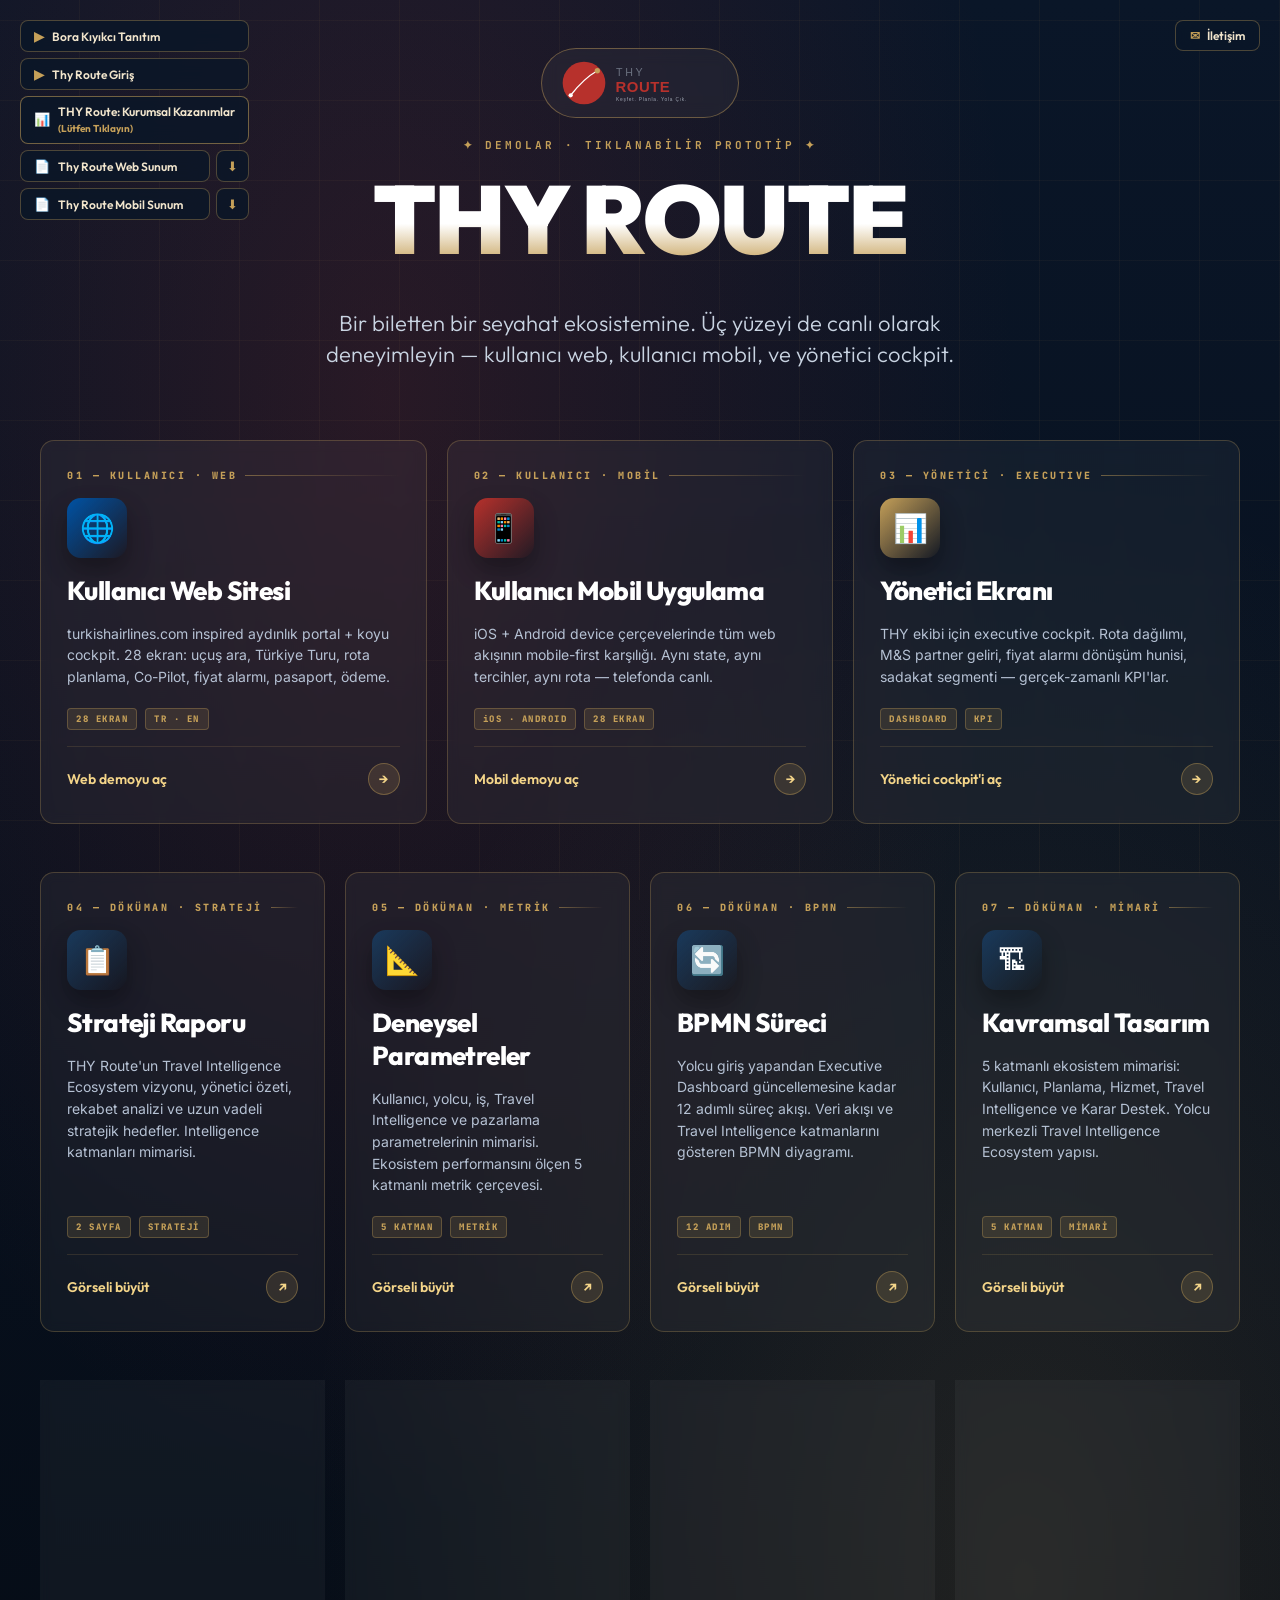
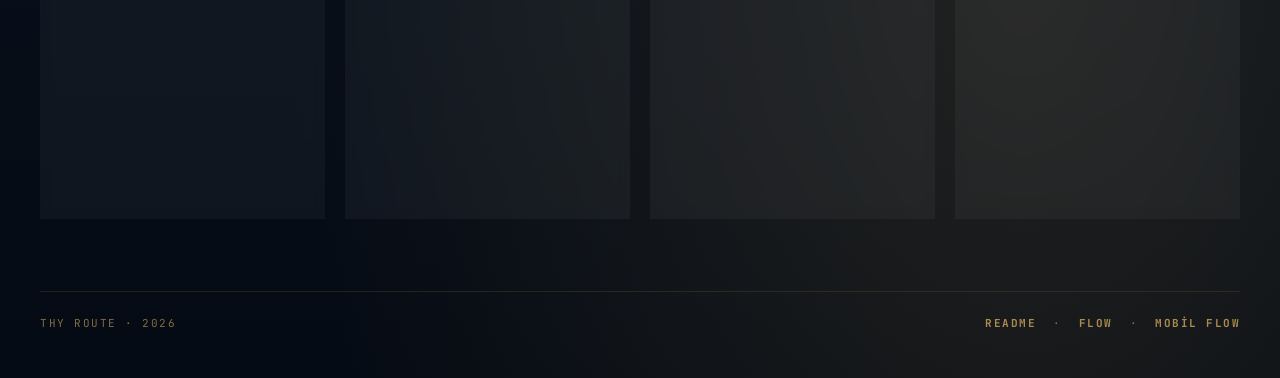
==== index.html @ 91832c60 "fix: prevent left panel from overflowing viewport on scroll" ====
<!doctype html>
<html lang="tr">
<head>
  <meta charset="utf-8" />
  <meta name="viewport" content="width=device-width, initial-scale=1" />
  <title>THY Route — Demolar</title>
  <link rel="preconnect" href="https://fonts.googleapis.com" />
  <link rel="preconnect" href="https://fonts.gstatic.com" crossorigin />
  <link rel="stylesheet" href="https://fonts.googleapis.com/css2?family=Outfit:wght@300;400;500;600;700;800;900&family=Montserrat:wght@700;800;900&family=Inter:wght@400;500;600;700&family=JetBrains+Mono:wght@400;500;600;700&display=swap" />
  <style>
    *, *::before, *::after { box-sizing: border-box; }
    html, body { margin: 0; padding: 0; min-height: 100%; }
    body {
      font-family: 'Outfit', system-ui, -apple-system, sans-serif;
      background: radial-gradient(ellipse at 30% 20%, rgba(183, 49, 44, 0.18), transparent 50%),
                  radial-gradient(ellipse at 80% 80%, rgba(197, 160, 89, 0.14), transparent 50%),
                  linear-gradient(180deg, #0A1628 0%, #050B14 100%);
      color: #F1E5CC;
      min-height: 100vh;
      display: flex;
      flex-direction: column;
      align-items: center;
      padding: 48px 24px;
    }

    /* Ambient grid */
    body::before {
      content: '';
      position: fixed; inset: 0;
      pointer-events: none;
      background-image:
        repeating-linear-gradient(0deg,  transparent 0 79px, rgba(197,160,89,0.05) 79px 80px),
        repeating-linear-gradient(90deg, transparent 0 79px, rgba(197,160,89,0.05) 79px 80px);
    }

    .wrap {
      width: 100%;
      max-width: 1200px;
      position: relative;
      z-index: 1;
      display: flex;
      flex-direction: column;
      gap: 48px;
    }

    /* ── Header ── */
    .crown {
      display: inline-flex;
      align-items: center;
      gap: 14px;
      padding: 10px 18px;
      border: 1px solid rgba(197, 160, 89, 0.45);
      border-radius: 999px;
      background: rgba(255, 255, 255, 0.04);
      backdrop-filter: blur(8px);
      align-self: center;
    }
    .crown .crane {
      width: 30px; height: 30px;
      background: #B7312C;
      border-radius: 50%;
      display: flex; align-items: center; justify-content: center;
      color: #F1E5CC;
      font-family: 'Montserrat', sans-serif;
      font-weight: 900;
      font-size: 12px;
    }
    .crown .name {
      font-family: 'Montserrat', sans-serif;
      font-weight: 800;
      font-size: 14px;
      letter-spacing: 5px;
      color: #F1E5CC;
    }

    .hero { text-align: center; display: flex; flex-direction: column; gap: 20px; align-items: center; }

    .eyebrow {
      font-family: 'JetBrains Mono', monospace;
      font-size: 11px;
      letter-spacing: 3px;
      font-weight: 700;
      color: #C5A059;
      text-transform: uppercase;
    }

    h1 {
      margin: 0;
      font-family: 'Outfit', sans-serif;
      font-weight: 900;
      font-size: clamp(48px, 8vw, 96px);
      letter-spacing: -2px;
      line-height: 0.98;
      background: linear-gradient(180deg, #FFFFFF 55%, #C5A059);
      -webkit-background-clip: text;
      background-clip: text;
      -webkit-text-fill-color: transparent;
    }

    .tagline {
      font-family: 'Outfit', sans-serif;
      font-weight: 300;
      font-size: clamp(16px, 2.2vw, 22px);
      color: #C9D4E2;
      max-width: 680px;
      line-height: 1.4;
    }

    /* ── Demo cards ── */
    .grid {
      display: grid;
      grid-template-columns: repeat(auto-fit, minmax(280px, 1fr));
      gap: 20px;
    }

    .card {
      background: rgba(255, 255, 255, 0.045);
      border: 1px solid rgba(197, 160, 89, 0.28);
      border-radius: 14px;
      padding: 28px 26px;
      text-decoration: none;
      color: inherit;
      display: flex;
      flex-direction: column;
      gap: 16px;
      position: relative;
      overflow: hidden;
      transition: transform 320ms cubic-bezier(.16, 1, .3, 1),
                  border-color 280ms,
                  box-shadow 280ms;
      backdrop-filter: blur(6px);
    }

    .card::before {
      content: '';
      position: absolute;
      inset: 0;
      background: linear-gradient(135deg, var(--accent, transparent) 0%, transparent 60%);
      opacity: 0;
      transition: opacity 280ms;
      pointer-events: none;
    }

    .card:hover {
      transform: translateY(-4px);
      border-color: rgba(197, 160, 89, 0.6);
      box-shadow: 0 20px 40px rgba(0, 0, 0, 0.4),
                  0 0 20px rgba(197, 160, 89, 0.2);
    }
    .card:hover::before { opacity: 0.12; }

    .card .num {
      font-family: 'JetBrains Mono', monospace;
      font-size: 10px;
      font-weight: 800;
      letter-spacing: 2.5px;
      color: #C5A059;
      display: flex;
      align-items: center;
      gap: 8px;
    }
    .card .num::after {
      content: '';
      flex: 1;
      height: 1px;
      background: linear-gradient(90deg, #C5A059, transparent);
      opacity: 0.5;
    }

    .card .glyph {
      width: 60px;
      height: 60px;
      border-radius: 14px;
      display: flex;
      align-items: center;
      justify-content: center;
      font-size: 28px;
      background: linear-gradient(135deg, var(--accent, #B7312C) 0%, rgba(0, 0, 0, 0.2) 100%);
      color: #fff;
      box-shadow: 0 12px 24px rgba(0, 0, 0, 0.32);
    }

    .card h2 {
      margin: 0;
      font-family: 'Outfit', sans-serif;
      font-weight: 800;
      font-size: 26px;
      letter-spacing: -0.6px;
      color: #FFFFFF;
    }

    .card p {
      margin: 0;
      font-family: 'Inter', sans-serif;
      font-size: 14px;
      line-height: 1.55;
      color: #B6C2D4;
      flex: 1;
    }

    .card .meta {
      display: flex;
      align-items: center;
      gap: 8px;
      flex-wrap: wrap;
      margin-top: 4px;
    }
    .card .chip {
      font-family: 'JetBrains Mono', monospace;
      font-size: 9px;
      font-weight: 800;
      letter-spacing: 1.5px;
      padding: 4px 8px;
      border-radius: 4px;
      background: rgba(197, 160, 89, 0.14);
      color: #C5A059;
      border: 1px solid rgba(197, 160, 89, 0.32);
    }

    .card .cta {
      display: flex;
      align-items: center;
      justify-content: space-between;
      padding-top: 16px;
      border-top: 1px solid rgba(197, 160, 89, 0.16);
      font-family: 'Outfit', sans-serif;
      font-size: 14px;
      font-weight: 600;
      color: #F4D589;
    }

    .card .arrow {
      width: 32px;
      height: 32px;
      border-radius: 50%;
      background: rgba(197, 160, 89, 0.16);
      border: 1px solid rgba(197, 160, 89, 0.4);
      display: flex;
      align-items: center;
      justify-content: center;
      color: #F4D589;
      transition: transform 280ms cubic-bezier(.16, 1, .3, 1),
                  background 280ms;
    }
    .card:hover .arrow {
      transform: translateX(4px);
      background: rgba(183, 49, 44, 0.32);
      border-color: rgba(183, 49, 44, 0.6);
      color: #fff;
    }

    /* ── Footer ── */
    footer {
      border-top: 1px solid rgba(197, 160, 89, 0.14);
      padding-top: 24px;
      margin-top: 24px;
      display: flex;
      justify-content: space-between;
      align-items: center;
      flex-wrap: wrap;
      gap: 12px;
      font-family: 'JetBrains Mono', monospace;
      font-size: 11px;
      letter-spacing: 1.5px;
      color: rgba(197, 160, 89, 0.65);
    }
    footer a {
      color: rgba(197, 160, 89, 0.85);
      text-decoration: none;
      font-weight: 700;
    }
    footer a:hover { color: #F4D589; }

    @media (max-width: 640px) {
      body { padding: 32px 16px; }
      .wrap { gap: 32px; }
      .card { padding: 22px 20px; }
    }
  </style>
</head>
<body>

  <!-- Sağ üst köşe iletişim butonu -->
  <div style="position: fixed; top: 20px; right: 20px; z-index: 9999;">
    <button onclick="var p=document.getElementById('contact-popup');p.style.display=p.style.display==='block'?'none':'block'" style="
      display: flex; align-items: center; gap: 7px;
      padding: 7px 14px; border-radius: 8px; border: 1px solid rgba(197,160,89,0.35);
      background: rgba(10,22,40,0.82); backdrop-filter: blur(10px);
      color: #F1E5CC; font-family: 'Outfit', sans-serif; font-size: 12px; font-weight: 600;
      cursor: pointer; transition: background .18s, border-color .18s;
    " onmouseover="this.style.background='rgba(197,160,89,0.18)';this.style.borderColor='rgba(197,160,89,0.7)'"
       onmouseout="this.style.background='rgba(10,22,40,0.82)';this.style.borderColor='rgba(197,160,89,0.35)'">
      <span style="color:#C5A059;">✉</span> İletişim
    </button>
    <div id="contact-popup" style="
      display: none; position: absolute; top: calc(100% + 8px); right: 0;
      background: rgba(10,22,40,0.96); backdrop-filter: blur(16px);
      border: 1px solid rgba(197,160,89,0.4); border-radius: 10px;
      padding: 14px 18px; min-width: 210px;
      box-shadow: 0 12px 32px rgba(0,0,0,0.5);
    ">
      <div style="font-family:'Outfit',sans-serif; font-size:11px; font-weight:700; letter-spacing:1.4px; color:#C5A059; margin-bottom:10px;">İLETİŞİM</div>
      <a href="tel:05343659838" style="
        display:flex; align-items:center; gap:9px; text-decoration:none;
        color:#F1E5CC; font-size:13px; font-weight:600; padding:6px 0;
        border-bottom: 1px solid rgba(197,160,89,0.15);
      ">
        <span style="color:#C5A059; font-size:14px;">📞</span> 0534 365 98 38
      </a>
      <a href="mailto:bkiyikci@gmail.com" style="
        display:flex; align-items:center; gap:9px; text-decoration:none;
        color:#F1E5CC; font-size:13px; font-weight:600; padding:6px 0;
      ">
        <span style="color:#C5A059; font-size:14px;">✉</span> bkiyikci@gmail.com
      </a>
    </div>
  </div>

  <!-- Sol üst köşe video linkleri -->
  <div style="
    position: fixed; top: 20px; left: 20px; z-index: 9999;
    display: flex; flex-direction: column; gap: 6px;
    max-height: calc(100vh - 40px); overflow-y: auto;
  ">
    <a href="https://youtu.be/ZsLThYHK8AU" target="_blank" style="
      display: flex; align-items: center; gap: 8px;
      padding: 7px 13px; border-radius: 8px;
      background: rgba(10,22,40,0.82); backdrop-filter: blur(10px);
      border: 1px solid rgba(197,160,89,0.35);
      color: #F1E5CC; text-decoration: none;
      font-family: 'Outfit', sans-serif; font-size: 12px; font-weight: 600;
      transition: background .18s, border-color .18s, transform .18s;
    " onmouseover="this.style.background='rgba(197,160,89,0.18)';this.style.borderColor='rgba(197,160,89,0.7)';this.style.transform='translateX(3px)'"
       onmouseout="this.style.background='rgba(10,22,40,0.82)';this.style.borderColor='rgba(197,160,89,0.35)';this.style.transform='translateX(0)'">
      <span style="color:#C5A059; font-size:13px;">▶</span>
      Bora Kıyıkcı Tanıtım
    </a>
    <a href="https://youtu.be/PPR7k1wTdmA" target="_blank" style="
      display: flex; align-items: center; gap: 8px;
      padding: 7px 13px; border-radius: 8px;
      background: rgba(10,22,40,0.82); backdrop-filter: blur(10px);
      border: 1px solid rgba(197,160,89,0.35);
      color: #F1E5CC; text-decoration: none;
      font-family: 'Outfit', sans-serif; font-size: 12px; font-weight: 600;
      transition: background .18s, border-color .18s, transform .18s;
    " onmouseover="this.style.background='rgba(197,160,89,0.18)';this.style.borderColor='rgba(197,160,89,0.7)';this.style.transform='translateX(3px)'"
       onmouseout="this.style.background='rgba(10,22,40,0.82)';this.style.borderColor='rgba(197,160,89,0.35)';this.style.transform='translateX(0)'">
      <span style="color:#C5A059; font-size:13px;">▶</span>
      Thy Route Giriş
    </a>
    <button onclick="document.getElementById('infographic-modal').style.display='flex'" style="
      display: flex; align-items: center; gap: 8px;
      padding: 7px 13px; border-radius: 8px;
      background: rgba(10,22,40,0.82); backdrop-filter: blur(10px);
      border: 1px solid rgba(197,160,89,0.55);
      color: #F1E5CC; font-family: 'Outfit', sans-serif; font-size: 12px; font-weight: 600;
      cursor: pointer; text-align: left; line-height: 1.35;
      transition: background .18s, border-color .18s, transform .18s;
    " onmouseover="this.style.background='rgba(197,160,89,0.18)';this.style.borderColor='rgba(197,160,89,0.8)';this.style.transform='translateX(3px)'"
       onmouseout="this.style.background='rgba(10,22,40,0.82)';this.style.borderColor='rgba(197,160,89,0.55)';this.style.transform='translateX(0)'">
      <span style="color:#C5A059; font-size:13px;">📊</span>
      <span>THY Route: Kurumsal Kazanımlar<br>
        <span style="font-size:10px; color:#C5A059; font-weight:700;">(Lütfen Tıklayın)</span>
      </span>
    </button>

    <!-- Web Sunum -->
    <div style="display:flex; gap:6px; align-items:stretch;">
      <button onclick="window.open('c-thyroute/assets/THY_Route_web%20sunum.pdf','_blank')" style="
        flex:1; display:flex; align-items:center; gap:8px;
        padding:7px 13px; border-radius:8px;
        background:rgba(10,22,40,0.82); backdrop-filter:blur(10px);
        border:1px solid rgba(197,160,89,0.35);
        color:#F1E5CC; font-family:'Outfit',sans-serif; font-size:12px; font-weight:600;
        cursor:pointer; text-align:left;
        transition:background .18s, border-color .18s, transform .18s;
      " onmouseover="this.style.background='rgba(197,160,89,0.18)';this.style.borderColor='rgba(197,160,89,0.7)';this.style.transform='translateX(3px)'"
         onmouseout="this.style.background='rgba(10,22,40,0.82)';this.style.borderColor='rgba(197,160,89,0.35)';this.style.transform='translateX(0)'">
        <span style="color:#C5A059;font-size:13px;">📄</span> Thy Route Web Sunum
      </button>
      <a href="c-thyroute/assets/THY_Route_web%20sunum.pdf" download="THY_Route_web sunum.pdf" style="
        display:flex; align-items:center; justify-content:center;
        padding:7px 10px; border-radius:8px; text-decoration:none;
        background:rgba(10,22,40,0.82); backdrop-filter:blur(10px);
        border:1px solid rgba(197,160,89,0.35); color:#C5A059; font-size:13px;
      " title="İndir">⬇</a>
    </div>

    <!-- Mobil Sunum -->
    <div style="display:flex; gap:6px; align-items:stretch;">
      <button onclick="window.open('c-thyroute/assets/THY_Route_Mobil%20sunum.pdf','_blank')" style="
        flex:1; display:flex; align-items:center; gap:8px;
        padding:7px 13px; border-radius:8px;
        background:rgba(10,22,40,0.82); backdrop-filter:blur(10px);
        border:1px solid rgba(197,160,89,0.35);
        color:#F1E5CC; font-family:'Outfit',sans-serif; font-size:12px; font-weight:600;
        cursor:pointer; text-align:left;
        transition:background .18s, border-color .18s, transform .18s;
      " onmouseover="this.style.background='rgba(197,160,89,0.18)';this.style.borderColor='rgba(197,160,89,0.7)';this.style.transform='translateX(3px)'"
         onmouseout="this.style.background='rgba(10,22,40,0.82)';this.style.borderColor='rgba(197,160,89,0.35)';this.style.transform='translateX(0)'">
        <span style="color:#C5A059;font-size:13px;">📄</span> Thy Route Mobil Sunum
      </button>
      <a href="c-thyroute/assets/THY_Route_Mobil%20sunum.pdf" download="THY_Route_Mobil sunum.pdf" style="
        display:flex; align-items:center; justify-content:center;
        padding:7px 10px; border-radius:8px; text-decoration:none;
        background:rgba(10,22,40,0.82); backdrop-filter:blur(10px);
        border:1px solid rgba(197,160,89,0.35); color:#C5A059; font-size:13px;
      " title="İndir">⬇</a>
    </div>

  </div>

  <!-- İnfografik Modal -->
  <div id="infographic-modal" onclick="if(event.target===this)this.style.display='none'" style="
    display: none; position: fixed; inset: 0; z-index: 99999;
    background: rgba(5,11,20,0.93); backdrop-filter: blur(10px);
    align-items: center; justify-content: center; padding: 24px;
  ">
    <div style="
      background: #0D1B2E; border: 1px solid rgba(197,160,89,0.35);
      border-radius: 16px; max-width: 1200px; width: 100%;
      max-height: 90vh; overflow-y: auto;
      padding: 28px; box-shadow: 0 24px 64px rgba(0,0,0,0.7);
    ">
      <!-- Başlık -->
      <div style="display:flex; align-items:center; justify-content:space-between; margin-bottom:24px;">
        <div>
          <div style="font-family:'Outfit',sans-serif; font-size:11px; font-weight:700; letter-spacing:1.8px; color:#C5A059; margin-bottom:6px;">✦ KURUMSAL DÖKÜMAN</div>
          <h2 style="margin:0; font-family:'Montserrat',sans-serif; font-size:18px; font-weight:800; color:#F1E5CC; line-height:1.3;">
            THY Route: Kurumsal Kazanımlar ve Stratejik Çıktılar
          </h2>
        </div>
        <button onclick="document.getElementById('infographic-modal').style.display='none'" style="
          width:36px; height:36px; border-radius:8px; border:1px solid rgba(197,160,89,0.3);
          background:rgba(255,255,255,0.06); color:#F1E5CC; font-size:18px;
          cursor:pointer; display:flex; align-items:center; justify-content:center; flex-shrink:0;
        ">✕</button>
      </div>

      <!-- 3 infografik yan yana -->
      <div style="display:grid; grid-template-columns: repeat(3,1fr); gap:16px;">

        <!-- 1 -->
        <div style="display:flex; flex-direction:column; gap:10px;">
          <div style="font-family:'Outfit',sans-serif; font-size:11px; font-weight:700; letter-spacing:1.2px; color:#C5A059;">01 — DEĞER ZİNCİRİ</div>
          <img src="c-thyroute/assets/1Havayolu_Rota_De%C4%9Fer_Zinciri.png" alt="Havayolu Rota Değer Zinciri"
            style="width:100%; border-radius:10px; border:1px solid rgba(197,160,89,0.2); cursor:zoom-in;"
            onclick="window.open(this.src,'_blank')" />
          <a href="c-thyroute/assets/1Havayolu_Rota_De%C4%9Fer_Zinciri.png" download="1Havayolu_Rota_Değer_Zinciri.png" style="
            display:flex; align-items:center; justify-content:center; gap:6px;
            padding:8px; border-radius:8px; text-decoration:none;
            background:rgba(197,160,89,0.1); border:1px solid rgba(197,160,89,0.35);
            color:#C5A059; font-family:'Outfit',sans-serif; font-size:12px; font-weight:700;
          ">⬇ İndir</a>
        </div>

        <!-- 2 -->
        <div style="display:flex; flex-direction:column; gap:10px;">
          <div style="font-family:'Outfit',sans-serif; font-size:11px; font-weight:700; letter-spacing:1.2px; color:#C5A059;">02 — SEYAHAT EKOSİSTEMİ</div>
          <img src="c-thyroute/assets/2Veri_Odakl%C4%B1_Seyahat_Ekosistemi_%C5%9Eemas%C4%B1.png" alt="Veri Odaklı Seyahat Ekosistemi Şeması"
            style="width:100%; border-radius:10px; border:1px solid rgba(197,160,89,0.2); cursor:zoom-in;"
            onclick="window.open(this.src,'_blank')" />
          <a href="c-thyroute/assets/2Veri_Odakl%C4%B1_Seyahat_Ekosistemi_%C5%9Eemas%C4%B1.png" download="2Veri_Odaklı_Seyahat_Ekosistemi_Şeması.png" style="
            display:flex; align-items:center; justify-content:center; gap:6px;
            padding:8px; border-radius:8px; text-decoration:none;
            background:rgba(197,160,89,0.1); border:1px solid rgba(197,160,89,0.35);
            color:#C5A059; font-family:'Outfit',sans-serif; font-size:12px; font-weight:700;
          ">⬇ İndir</a>
        </div>

        <!-- 3 -->
        <div style="display:flex; flex-direction:column; gap:10px;">
          <div style="font-family:'Outfit',sans-serif; font-size:11px; font-weight:700; letter-spacing:1.2px; color:#C5A059;">03 — VERİ STRATEJİSİ</div>
          <img src="c-thyroute/assets/3Hava_Yolu_Veri_Stratejisi_%C5%9Eemas%C4%B1.png" alt="Hava Yolu Veri Stratejisi Şeması"
            style="width:100%; border-radius:10px; border:1px solid rgba(197,160,89,0.2); cursor:zoom-in;"
            onclick="window.open(this.src,'_blank')" />
          <a href="c-thyroute/assets/3Hava_Yolu_Veri_Stratejisi_%C5%9Eemas%C4%B1.png" download="3Hava_Yolu_Veri_Stratejisi_Şeması.png" style="
            display:flex; align-items:center; justify-content:center; gap:6px;
            padding:8px; border-radius:8px; text-decoration:none;
            background:rgba(197,160,89,0.1); border:1px solid rgba(197,160,89,0.35);
            color:#C5A059; font-family:'Outfit',sans-serif; font-size:12px; font-weight:700;
          ">⬇ İndir</a>
        </div>

      </div>

      <!-- Alt not -->
      <div style="margin-top:20px; padding-top:16px; border-top:1px solid rgba(197,160,89,0.15);
        font-family:'Outfit',sans-serif; font-size:11px; color:rgba(178,192,209,0.6); text-align:center;">
        Görsele tıklayarak tam ekran açabilirsiniz · ⬇ İndir ile bilgisayarınıza kaydedebilirsiniz
      </div>
    </div>
  </div>

  <div class="wrap">
    <header class="hero">
      <div class="crown">
        <img src="c-thyroute/assets/thyroute-logo-rota-acik.svg" alt="THY Route Logo" style="height: 48px; width: auto;" />
      </div>
      <span class="eyebrow">✦ Demolar · Tıklanabilir Prototip ✦</span>
      <h1>THY ROUTE</h1>
      <p class="tagline">
        Bir biletten bir seyahat ekosistemine.
        Üç yüzeyi de canlı olarak deneyimleyin — kullanıcı web, kullanıcı mobil, ve yönetici cockpit.
      </p>
    </header>

    <!-- SATIR 1: Demolar (3 kart, biraz daha büyük) -->
    <section style="display:grid; grid-template-columns:repeat(3,1fr); gap:20px;">
      <a class="card" href="c-thyroute/Web Sitesi.html" style="--accent: #0053A5; font-size:1.08em;">
        <div class="num">01 — KULLANICI · WEB</div>
        <div class="glyph">🌐</div>
        <h2>Kullanıcı Web Sitesi</h2>
        <p>turkishairlines.com inspired aydınlık portal + koyu cockpit. 28 ekran: uçuş ara, Türkiye Turu, rota planlama, Co-Pilot, fiyat alarmı, pasaport, ödeme.</p>
        <div class="meta">
          <span class="chip">28 EKRAN</span>
          <span class="chip">TR · EN</span>
        </div>
        <div class="cta">
          Web demoyu aç
          <span class="arrow">→</span>
        </div>
      </a>

      <a class="card" href="c-thyroute/Mobil Uygulama.html" style="--accent: #B7312C; font-size:1.08em;">
        <div class="num">02 — KULLANICI · MOBİL</div>
        <div class="glyph">📱</div>
        <h2>Kullanıcı Mobil Uygulama</h2>
        <p>iOS + Android device çerçevelerinde tüm web akışının mobile-first karşılığı. Aynı state, aynı tercihler, aynı rota — telefonda canlı.</p>
        <div class="meta">
          <span class="chip">iOS · ANDROID</span>
          <span class="chip">28 EKRAN</span>
        </div>
        <div class="cta">
          Mobil demoyu aç
          <span class="arrow">→</span>
        </div>
      </a>

      <a class="card" href="c-thyroute/Yönetici Ekranı.html" style="--accent: #C5A059; font-size:1.08em;">
        <div class="num">03 — YÖNETİCİ · EXECUTIVE</div>
        <div class="glyph">📊</div>
        <h2>Yönetici Ekranı</h2>
        <p>THY ekibi için executive cockpit. Rota dağılımı, M&S partner geliri, fiyat alarmı dönüşüm hunisi, sadakat segmenti — gerçek-zamanlı KPI'lar.</p>
        <div class="meta">
          <span class="chip">DASHBOARD</span>
          <span class="chip">KPI</span>
        </div>
        <div class="cta">
          Yönetici cockpit'i aç
          <span class="arrow">→</span>
        </div>
      </a>
    </section>

    <!-- SATIR 2: Dökümanlar (4 kart) -->
    <section style="display:grid; grid-template-columns:repeat(4,1fr); gap:20px;">
      <div class="card doc-card" onclick="openLightbox('c-thyroute/assets/Thy Route Strateji Raporu..jpeg','THY Route Strateji Raporu')" style="--accent: #1A3A5C; cursor:pointer;">
        <div class="num">04 — DÖKÜMAN · STRATEJİ</div>
        <div class="glyph">📋</div>
        <h2>Strateji Raporu</h2>
        <p>THY Route'un Travel Intelligence Ecosystem vizyonu, yönetici özeti, rekabet analizi ve uzun vadeli stratejik hedefler. Intelligence katmanları mimarisi.</p>
        <div class="meta">
          <span class="chip">2 SAYFA</span>
          <span class="chip">STRATEJİ</span>
        </div>
        <div class="cta">
          Görseli büyüt
          <span class="arrow">↗</span>
        </div>
      </div>

      <div class="card doc-card" onclick="openLightbox('c-thyroute/assets/Deneysel Parametreler.jpeg','THY Route Deneysel Parametreler Mimarisi')" style="--accent: #1A3A5C; cursor:pointer;">
        <div class="num">05 — DÖKÜMAN · METRİK</div>
        <div class="glyph">📐</div>
        <h2>Deneysel Parametreler</h2>
        <p>Kullanıcı, yolcu, iş, Travel Intelligence ve pazarlama parametrelerinin mimarisi. Ekosistem performansını ölçen 5 katmanlı metrik çerçevesi.</p>
        <div class="meta">
          <span class="chip">5 KATMAN</span>
          <span class="chip">METRİK</span>
        </div>
        <div class="cta">
          Görseli büyüt
          <span class="arrow">↗</span>
        </div>
      </div>

      <div class="card doc-card" onclick="openLightbox('c-thyroute/assets/Bpmn.jpeg','THY Route BPMN Süreci')" style="--accent: #1A3A5C; cursor:pointer;">
        <div class="num">06 — DÖKÜMAN · BPMN</div>
        <div class="glyph">🔄</div>
        <h2>BPMN Süreci</h2>
        <p>Yolcu giriş yapandan Executive Dashboard güncellemesine kadar 12 adımlı süreç akışı. Veri akışı ve Travel Intelligence katmanlarını gösteren BPMN diyagramı.</p>
        <div class="meta">
          <span class="chip">12 ADIM</span>
          <span class="chip">BPMN</span>
        </div>
        <div class="cta">
          Görseli büyüt
          <span class="arrow">↗</span>
        </div>
      </div>

      <div class="card doc-card" onclick="openLightbox('c-thyroute/assets/Kavramsal Tasarım.jpeg','THY Route Kavramsal Tasarım')" style="--accent: #1A3A5C; cursor:pointer;">
        <div class="num">07 — DÖKÜMAN · MİMARİ</div>
        <div class="glyph">🏗</div>
        <h2>Kavramsal Tasarım</h2>
        <p>5 katmanlı ekosistem mimarisi: Kullanıcı, Planlama, Hizmet, Travel Intelligence ve Karar Destek. Yolcu merkezli Travel Intelligence Ecosystem yapısı.</p>
        <div class="meta">
          <span class="chip">5 KATMAN</span>
          <span class="chip">MİMARİ</span>
        </div>
        <div class="cta">
          Görseli büyüt
          <span class="arrow">↗</span>
        </div>
      </div>
    </section>

    <!-- SATIR 3: PDF & Video (4 kart) -->
    <section style="display:grid; grid-template-columns:repeat(4,1fr); gap:20px;">
      <div class="card doc-card" onclick="window.open('c-thyroute/assets/THY_Intelligence_Architecture.pdf','_blank')" style="--accent: #1A3A5C; cursor:pointer;">
        <div class="num">08 — DÖKÜMAN · PDF</div>
        <div class="glyph">📄</div>
        <h2>Intelligence Architecture</h2>
        <p>THY Route Intelligence Architecture — ekosistem mimarisinin tüm detaylarını içeren kapsamlı PDF dökümanı.</p>
        <div class="meta">
          <span class="chip">PDF</span>
          <span class="chip">MİMARİ</span>
        </div>
        <div class="cta">
          PDF'i aç
          <span class="arrow">↗</span>
        </div>
      </div>

      <div class="card doc-card" onclick="window.open('https://youtu.be/eLCL5oCml_Q','_blank')" style="--accent: #B7312C; cursor:pointer;">
        <div class="num">09 — VİDEO · YOUTUBE</div>
        <div class="glyph">▶️</div>
        <h2>Thy Route Web</h2>
        <p>THY Route web prototip tanıtım videosu — YouTube'da izleyin.</p>
        <div class="meta">
          <span class="chip">YOUTUBE</span>
          <span class="chip">VİDEO</span>
        </div>
        <div class="cta">
          YouTube'da aç
          <span class="arrow">↗</span>
        </div>
      </div>

      <div class="card doc-card" onclick="window.open('https://youtu.be/qh3ppPFBKAE','_blank')" style="--accent: #B7312C; cursor:pointer;">
        <div class="num">10 — VİDEO · YOUTUBE</div>
        <div class="glyph">▶️</div>
        <h2>Thy Route Mobil</h2>
        <p>THY Route mobil prototip tanıtım videosu — YouTube'da izleyin.</p>
        <div class="meta">
          <span class="chip">YOUTUBE</span>
          <span class="chip">VİDEO</span>
        </div>
        <div class="cta">
          YouTube'da aç
          <span class="arrow">↗</span>
        </div>
      </div>

      <div class="card doc-card" style="--accent: #2D6A4F; cursor:pointer; position:relative;">
        <div class="num">11 — DÖKÜMAN · PDF</div>
        <div class="glyph">📊</div>
        <h2>İllüstratif Simülasyon</h2>
        <p>THY Route illüstratif simülasyon dökümanı — sistemi görsel olarak anlatan kapsamlı sunum.</p>
        <div class="meta">
          <span class="chip">PDF</span>
          <span class="chip">SİMÜLASYON</span>
        </div>
        <div class="cta" style="display:flex; gap:10px; align-items:center; flex-wrap:wrap;">
          <span onclick="window.open('c-thyroute/assets/%C4%B0ll%C3%BCstratif%20Sim%C3%BClasyon.pdf','_blank')" style="flex:1; cursor:pointer;">
            PDF'i aç <span class="arrow">↗</span>
          </span>
          <a href="c-thyroute/assets/%C4%B0ll%C3%BCstratif%20Sim%C3%BClasyon.pdf" download="İllüstratif Simülasyon.pdf"
            onclick="event.stopPropagation()"
            style="background:rgba(45,106,79,0.15); color:#2D6A4F; border:1.5px solid rgba(45,106,79,0.5);
            border-radius:6px; padding:5px 12px; font-size:12px; font-weight:700; text-decoration:none; white-space:nowrap;">
            ⬇ İndir
          </a>
        </div>
      </div>
    </section>

    <!-- Lightbox -->
    <div id="lightbox" onclick="closeLightbox(event)" style="
      display:none; position:fixed; inset:0; z-index:99999;
      background:rgba(5,11,20,0.92); backdrop-filter:blur(8px);
      align-items:center; justify-content:center; flex-direction:column; gap:16px;
      padding:24px;
    ">
      <div style="display:flex; align-items:center; justify-content:space-between; width:100%; max-width:1400px;">
        <span id="lb-title" style="font-family:'Outfit',sans-serif; font-weight:700; font-size:16px; color:#F1E5CC; letter-spacing:0.5px;"></span>
        <div style="display:flex; gap:10px; align-items:center;">
          <a id="lb-download" download style="
            display:inline-flex; align-items:center; gap:7px;
            padding:9px 18px; border-radius:999px;
            background:rgba(197,160,89,0.15); border:1px solid rgba(197,160,89,0.5);
            color:#F4D589; font-family:'Outfit',sans-serif; font-weight:700; font-size:13px;
            text-decoration:none; transition:background 200ms;
          " onmouseover="this.style.background='rgba(197,160,89,0.28)'" onmouseout="this.style.background='rgba(197,160,89,0.15)'">
            ↓ İndir
          </a>
          <button onclick="closeLightbox()" style="
            width:38px; height:38px; border-radius:50%; border:1px solid rgba(255,255,255,0.2);
            background:rgba(255,255,255,0.08); color:#fff; font-size:18px; cursor:pointer;
            display:flex; align-items:center; justify-content:center;
          ">×</button>
        </div>
      </div>
      <img id="lb-img" src="" alt="" style="
        max-width:100%; max-height:calc(100vh - 120px);
        border-radius:10px; box-shadow:0 24px 64px rgba(0,0,0,0.6);
        object-fit:contain;
      " onclick="event.stopPropagation()" />
    </div>

    <script>
      function openLightbox(src, title) {
        const lb = document.getElementById('lightbox');
        document.getElementById('lb-img').src = src;
        document.getElementById('lb-title').textContent = title;
        document.getElementById('lb-download').href = src;
        document.getElementById('lb-download').download = src.split('/').pop();
        lb.style.display = 'flex';
        document.body.style.overflow = 'hidden';
      }
      function closeLightbox(e) {
        if (e && e.target !== document.getElementById('lightbox') && e.target.id !== 'lightbox') return;
        document.getElementById('lightbox').style.display = 'none';
        document.body.style.overflow = '';
      }
      document.addEventListener('keydown', e => { if (e.key === 'Escape') { document.getElementById('lightbox').style.display = 'none'; document.body.style.overflow = ''; }});
    </script>

    <footer>
      <span>THY ROUTE · 2026</span>
      <span>
        <a href="c-thyroute/README.md">README</a>
        &nbsp;·&nbsp;
        <a href="c-thyroute/FLOW.md">FLOW</a>
        &nbsp;·&nbsp;
        <a href="c-thyroute/MOBIL-FLOW.md">MOBİL FLOW</a>
      </span>
    </footer>
  </div>
</body>
</html>
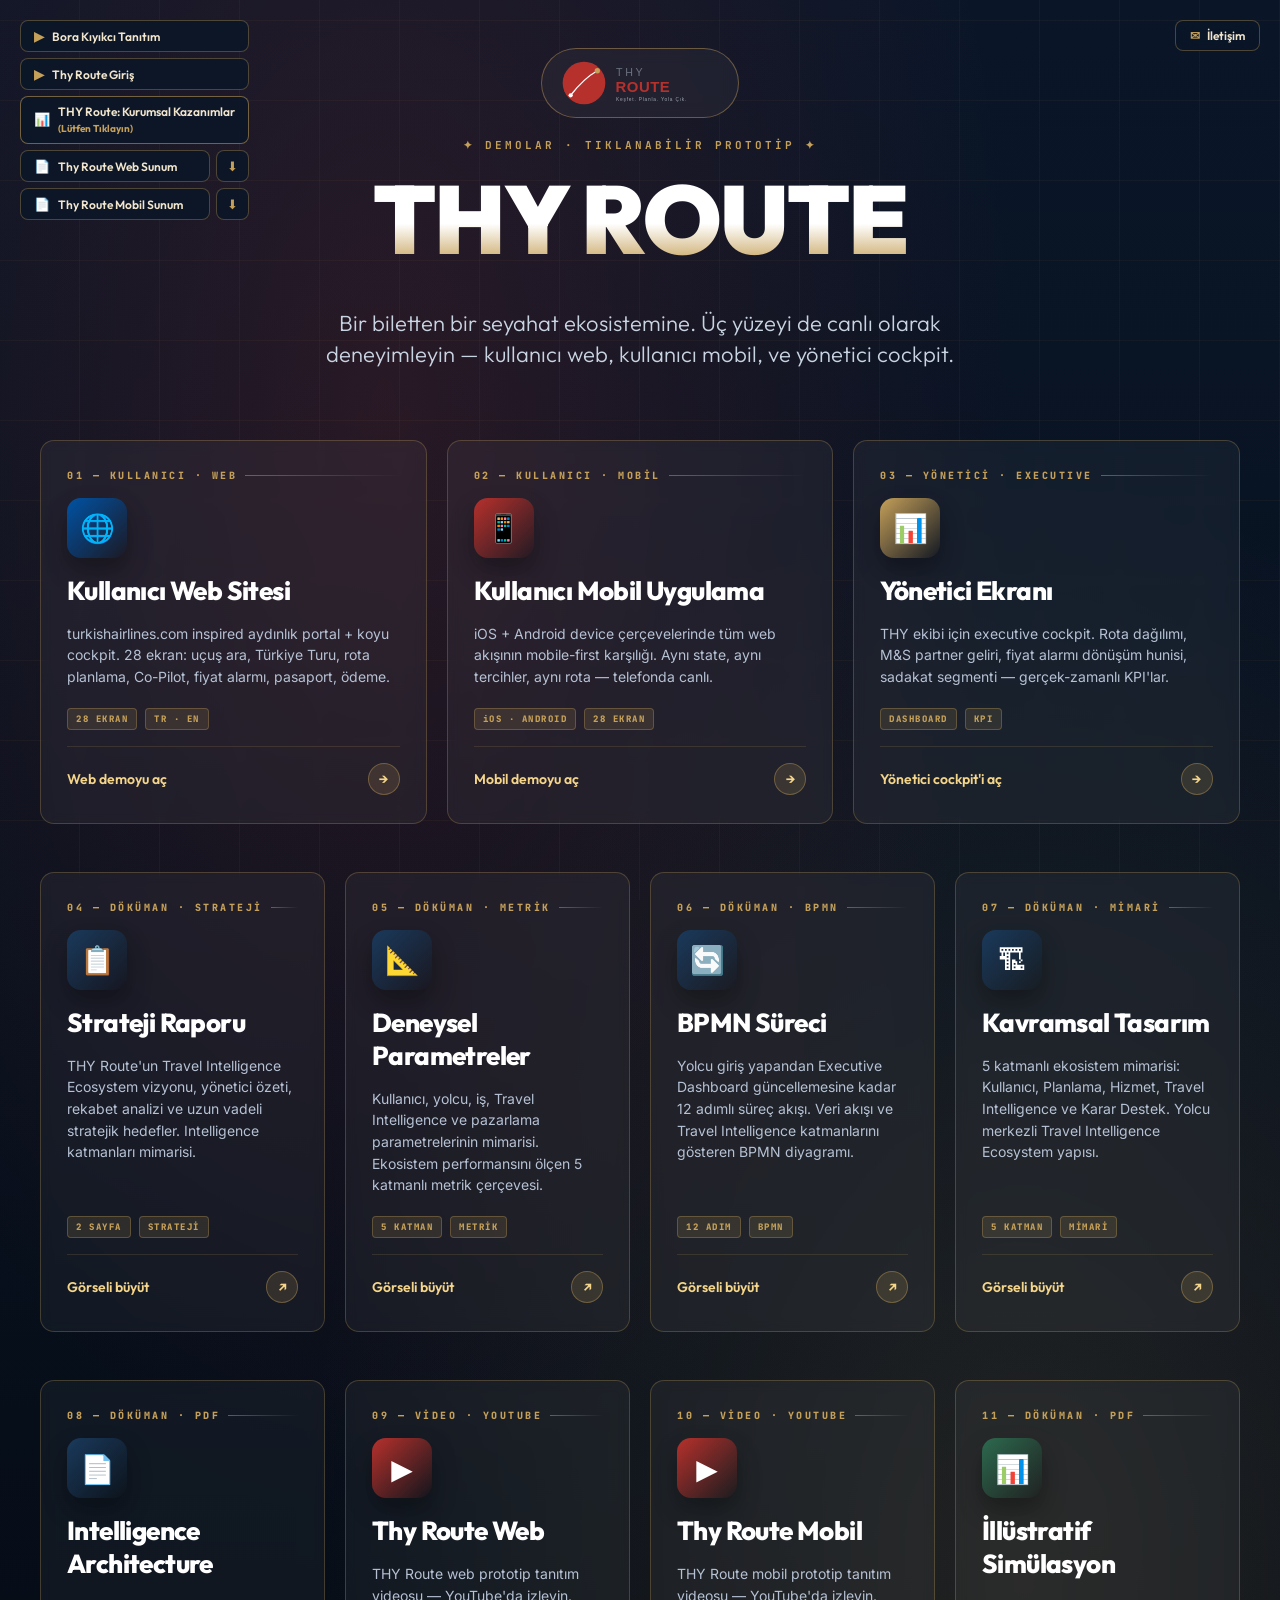
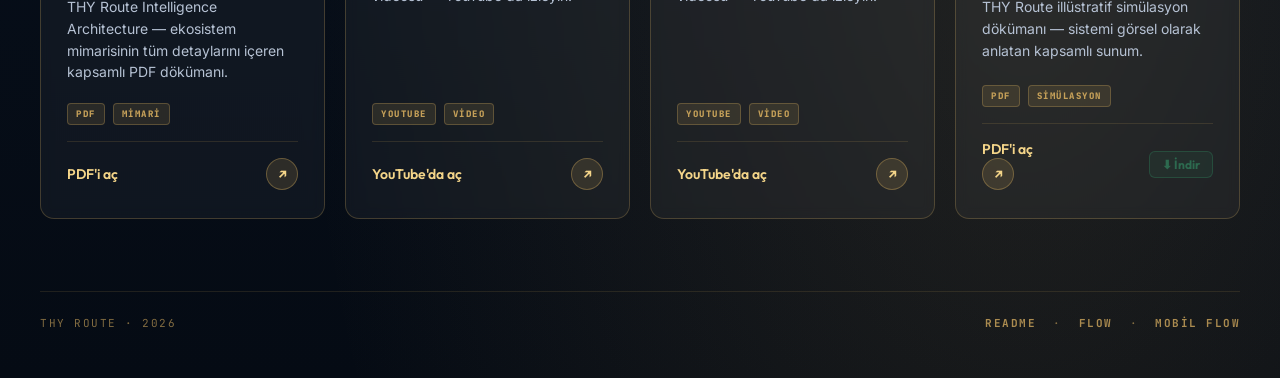
==== commit cfd28b29: "fix: remove flex from body to fix position:fixed scrolling bug" ====
--- a/index.html
+++ b/index.html
@@ -17,9 +17,6 @@
                   linear-gradient(180deg, #0A1628 0%, #050B14 100%);
       color: #F1E5CC;
       min-height: 100vh;
-      display: flex;
-      flex-direction: column;
-      align-items: center;
       padding: 48px 24px;
     }
 
@@ -36,6 +33,7 @@
     .wrap {
       width: 100%;
       max-width: 1200px;
+      margin: 0 auto;
       position: relative;
       z-index: 1;
       display: flex;
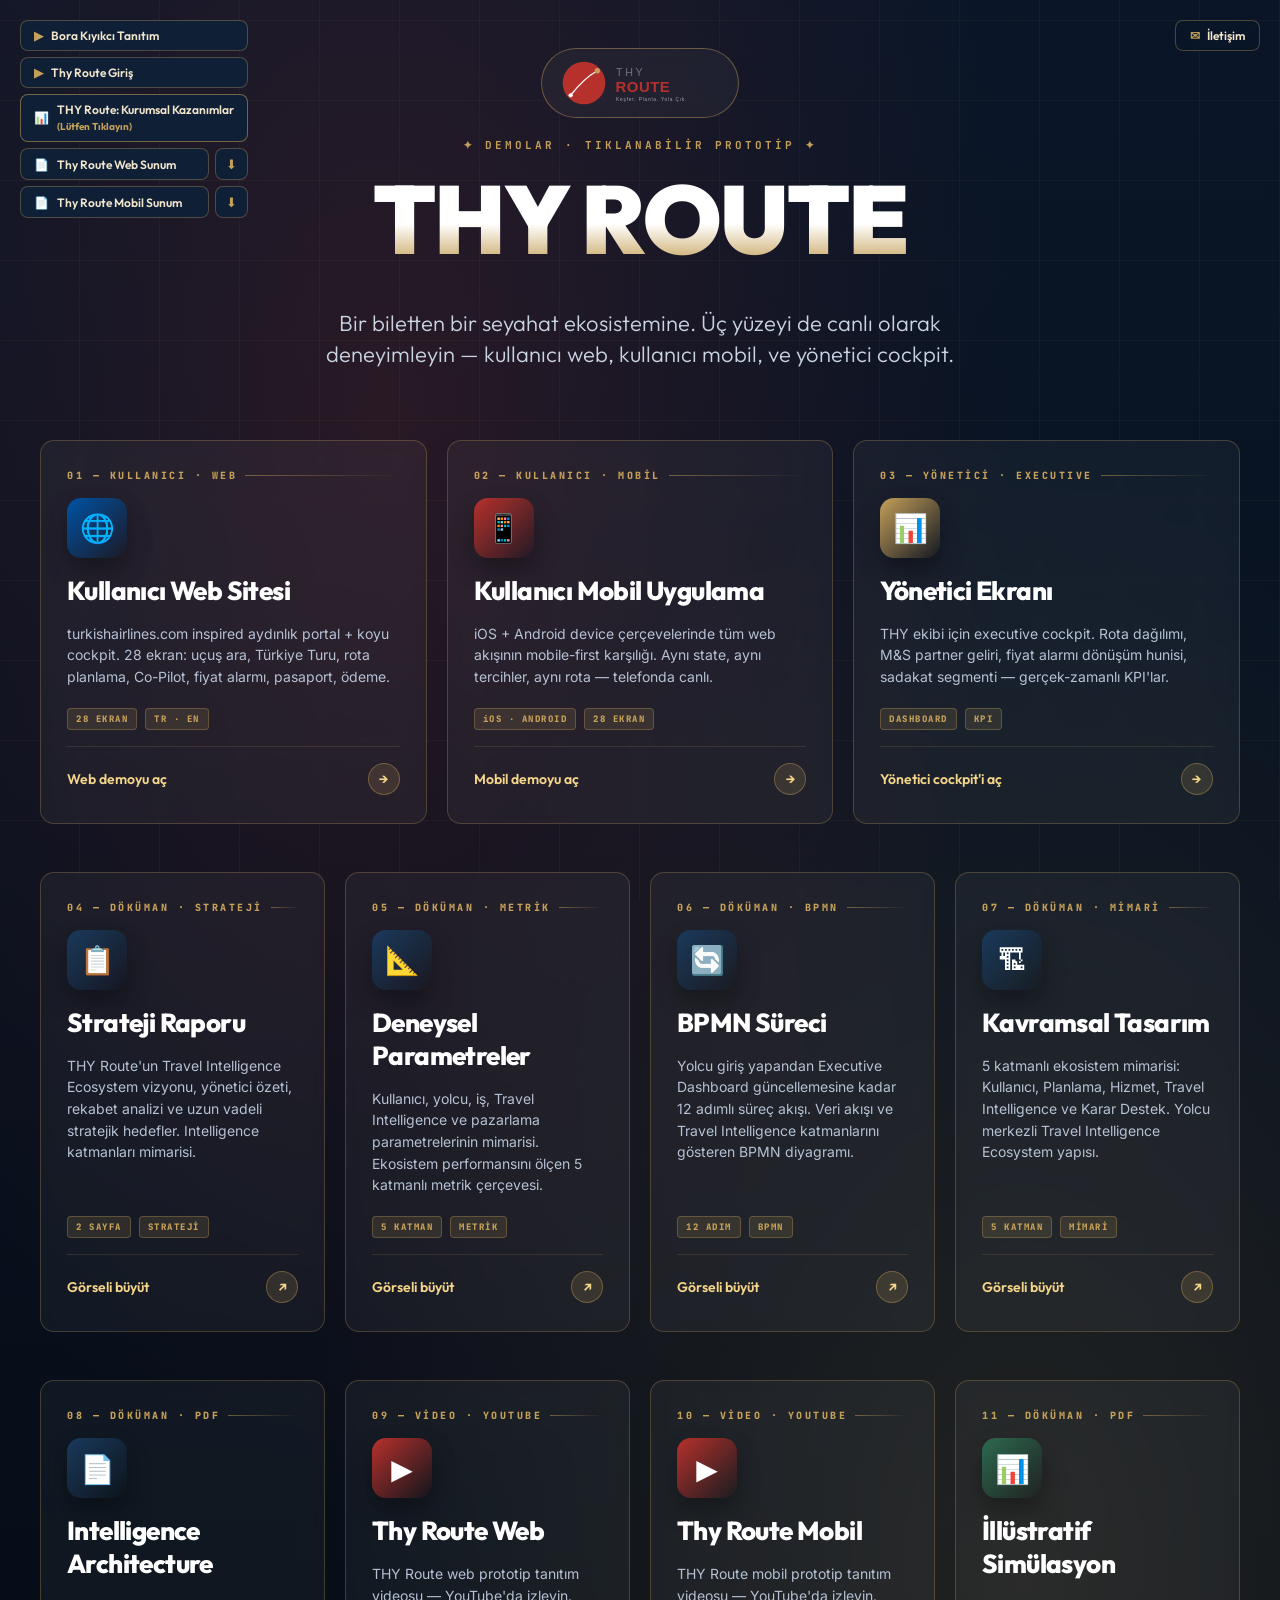
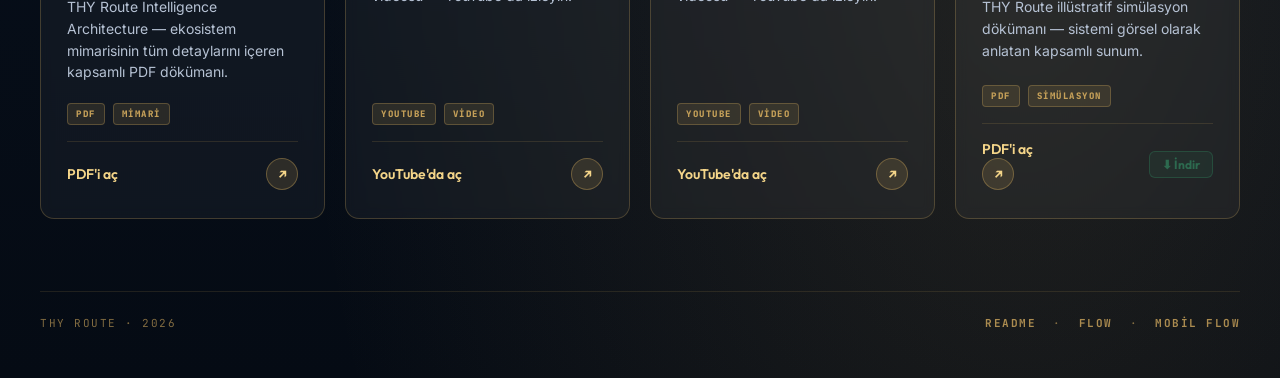
==== commit 444d015e: "fix: move left panel to end of body, remove backdrop-filter to fix fixed positioning" ====
--- a/index.html
+++ b/index.html
@@ -314,99 +314,6 @@
     </div>
   </div>
 
-  <!-- Sol üst köşe video linkleri -->
-  <div style="
-    position: fixed; top: 20px; left: 20px; z-index: 9999;
-    display: flex; flex-direction: column; gap: 6px;
-    max-height: calc(100vh - 40px); overflow-y: auto;
-  ">
-    <a href="https://youtu.be/ZsLThYHK8AU" target="_blank" style="
-      display: flex; align-items: center; gap: 8px;
-      padding: 7px 13px; border-radius: 8px;
-      background: rgba(10,22,40,0.82); backdrop-filter: blur(10px);
-      border: 1px solid rgba(197,160,89,0.35);
-      color: #F1E5CC; text-decoration: none;
-      font-family: 'Outfit', sans-serif; font-size: 12px; font-weight: 600;
-      transition: background .18s, border-color .18s, transform .18s;
-    " onmouseover="this.style.background='rgba(197,160,89,0.18)';this.style.borderColor='rgba(197,160,89,0.7)';this.style.transform='translateX(3px)'"
-       onmouseout="this.style.background='rgba(10,22,40,0.82)';this.style.borderColor='rgba(197,160,89,0.35)';this.style.transform='translateX(0)'">
-      <span style="color:#C5A059; font-size:13px;">▶</span>
-      Bora Kıyıkcı Tanıtım
-    </a>
-    <a href="https://youtu.be/PPR7k1wTdmA" target="_blank" style="
-      display: flex; align-items: center; gap: 8px;
-      padding: 7px 13px; border-radius: 8px;
-      background: rgba(10,22,40,0.82); backdrop-filter: blur(10px);
-      border: 1px solid rgba(197,160,89,0.35);
-      color: #F1E5CC; text-decoration: none;
-      font-family: 'Outfit', sans-serif; font-size: 12px; font-weight: 600;
-      transition: background .18s, border-color .18s, transform .18s;
-    " onmouseover="this.style.background='rgba(197,160,89,0.18)';this.style.borderColor='rgba(197,160,89,0.7)';this.style.transform='translateX(3px)'"
-       onmouseout="this.style.background='rgba(10,22,40,0.82)';this.style.borderColor='rgba(197,160,89,0.35)';this.style.transform='translateX(0)'">
-      <span style="color:#C5A059; font-size:13px;">▶</span>
-      Thy Route Giriş
-    </a>
-    <button onclick="document.getElementById('infographic-modal').style.display='flex'" style="
-      display: flex; align-items: center; gap: 8px;
-      padding: 7px 13px; border-radius: 8px;
-      background: rgba(10,22,40,0.82); backdrop-filter: blur(10px);
-      border: 1px solid rgba(197,160,89,0.55);
-      color: #F1E5CC; font-family: 'Outfit', sans-serif; font-size: 12px; font-weight: 600;
-      cursor: pointer; text-align: left; line-height: 1.35;
-      transition: background .18s, border-color .18s, transform .18s;
-    " onmouseover="this.style.background='rgba(197,160,89,0.18)';this.style.borderColor='rgba(197,160,89,0.8)';this.style.transform='translateX(3px)'"
-       onmouseout="this.style.background='rgba(10,22,40,0.82)';this.style.borderColor='rgba(197,160,89,0.55)';this.style.transform='translateX(0)'">
-      <span style="color:#C5A059; font-size:13px;">📊</span>
-      <span>THY Route: Kurumsal Kazanımlar<br>
-        <span style="font-size:10px; color:#C5A059; font-weight:700;">(Lütfen Tıklayın)</span>
-      </span>
-    </button>
-
-    <!-- Web Sunum -->
-    <div style="display:flex; gap:6px; align-items:stretch;">
-      <button onclick="window.open('c-thyroute/assets/THY_Route_web%20sunum.pdf','_blank')" style="
-        flex:1; display:flex; align-items:center; gap:8px;
-        padding:7px 13px; border-radius:8px;
-        background:rgba(10,22,40,0.82); backdrop-filter:blur(10px);
-        border:1px solid rgba(197,160,89,0.35);
-        color:#F1E5CC; font-family:'Outfit',sans-serif; font-size:12px; font-weight:600;
-        cursor:pointer; text-align:left;
-        transition:background .18s, border-color .18s, transform .18s;
-      " onmouseover="this.style.background='rgba(197,160,89,0.18)';this.style.borderColor='rgba(197,160,89,0.7)';this.style.transform='translateX(3px)'"
-         onmouseout="this.style.background='rgba(10,22,40,0.82)';this.style.borderColor='rgba(197,160,89,0.35)';this.style.transform='translateX(0)'">
-        <span style="color:#C5A059;font-size:13px;">📄</span> Thy Route Web Sunum
-      </button>
-      <a href="c-thyroute/assets/THY_Route_web%20sunum.pdf" download="THY_Route_web sunum.pdf" style="
-        display:flex; align-items:center; justify-content:center;
-        padding:7px 10px; border-radius:8px; text-decoration:none;
-        background:rgba(10,22,40,0.82); backdrop-filter:blur(10px);
-        border:1px solid rgba(197,160,89,0.35); color:#C5A059; font-size:13px;
-      " title="İndir">⬇</a>
-    </div>
-
-    <!-- Mobil Sunum -->
-    <div style="display:flex; gap:6px; align-items:stretch;">
-      <button onclick="window.open('c-thyroute/assets/THY_Route_Mobil%20sunum.pdf','_blank')" style="
-        flex:1; display:flex; align-items:center; gap:8px;
-        padding:7px 13px; border-radius:8px;
-        background:rgba(10,22,40,0.82); backdrop-filter:blur(10px);
-        border:1px solid rgba(197,160,89,0.35);
-        color:#F1E5CC; font-family:'Outfit',sans-serif; font-size:12px; font-weight:600;
-        cursor:pointer; text-align:left;
-        transition:background .18s, border-color .18s, transform .18s;
-      " onmouseover="this.style.background='rgba(197,160,89,0.18)';this.style.borderColor='rgba(197,160,89,0.7)';this.style.transform='translateX(3px)'"
-         onmouseout="this.style.background='rgba(10,22,40,0.82)';this.style.borderColor='rgba(197,160,89,0.35)';this.style.transform='translateX(0)'">
-        <span style="color:#C5A059;font-size:13px;">📄</span> Thy Route Mobil Sunum
-      </button>
-      <a href="c-thyroute/assets/THY_Route_Mobil%20sunum.pdf" download="THY_Route_Mobil sunum.pdf" style="
-        display:flex; align-items:center; justify-content:center;
-        padding:7px 10px; border-radius:8px; text-decoration:none;
-        background:rgba(10,22,40,0.82); backdrop-filter:blur(10px);
-        border:1px solid rgba(197,160,89,0.35); color:#C5A059; font-size:13px;
-      " title="İndir">⬇</a>
-    </div>
-
-  </div>
 
   <!-- İnfografik Modal -->
   <div id="infographic-modal" onclick="if(event.target===this)this.style.display='none'" style="
@@ -746,5 +653,46 @@
       </span>
     </footer>
   </div>
+  <!-- Sol panel — body sonunda, backdrop-filter YOK -->
+  <div id="left-panel" style="position:fixed;top:20px;left:20px;z-index:9999;display:flex;flex-direction:column;gap:6px;">
+    <a href="https://youtu.be/ZsLThYHK8AU" target="_blank"
+       style="display:flex;align-items:center;gap:8px;padding:7px 13px;border-radius:8px;background:#0e1f36;border:1px solid rgba(197,160,89,0.35);color:#F1E5CC;text-decoration:none;font-family:'Outfit',sans-serif;font-size:12px;font-weight:600;"
+       onmouseover="this.style.background='#1a3254';this.style.borderColor='rgba(197,160,89,0.7)'"
+       onmouseout="this.style.background='#0e1f36';this.style.borderColor='rgba(197,160,89,0.35)'">
+      <span style="color:#C5A059;">▶</span> Bora Kıyıkcı Tanıtım
+    </a>
+    <a href="https://youtu.be/PPR7k1wTdmA" target="_blank"
+       style="display:flex;align-items:center;gap:8px;padding:7px 13px;border-radius:8px;background:#0e1f36;border:1px solid rgba(197,160,89,0.35);color:#F1E5CC;text-decoration:none;font-family:'Outfit',sans-serif;font-size:12px;font-weight:600;"
+       onmouseover="this.style.background='#1a3254';this.style.borderColor='rgba(197,160,89,0.7)'"
+       onmouseout="this.style.background='#0e1f36';this.style.borderColor='rgba(197,160,89,0.35)'">
+      <span style="color:#C5A059;">▶</span> Thy Route Giriş
+    </a>
+    <button onclick="document.getElementById('infographic-modal').style.display='flex'"
+       style="display:flex;align-items:center;gap:8px;padding:7px 13px;border-radius:8px;background:#0e1f36;border:1px solid rgba(197,160,89,0.55);color:#F1E5CC;font-family:'Outfit',sans-serif;font-size:12px;font-weight:600;cursor:pointer;text-align:left;line-height:1.35;"
+       onmouseover="this.style.background='#1a3254';this.style.borderColor='rgba(197,160,89,0.8)'"
+       onmouseout="this.style.background='#0e1f36';this.style.borderColor='rgba(197,160,89,0.55)'">
+      <span style="color:#C5A059;">📊</span>
+      <span>THY Route: Kurumsal Kazanımlar<br><span style="font-size:10px;color:#C5A059;font-weight:700;">(Lütfen Tıklayın)</span></span>
+    </button>
+    <div style="display:flex;gap:6px;">
+      <button onclick="window.open('c-thyroute/assets/THY_Route_web%20sunum.pdf','_blank')"
+         style="flex:1;display:flex;align-items:center;gap:8px;padding:7px 13px;border-radius:8px;background:#0e1f36;border:1px solid rgba(197,160,89,0.35);color:#F1E5CC;font-family:'Outfit',sans-serif;font-size:12px;font-weight:600;cursor:pointer;"
+         onmouseover="this.style.background='#1a3254'" onmouseout="this.style.background='#0e1f36'">
+        <span style="color:#C5A059;">📄</span> Thy Route Web Sunum
+      </button>
+      <a href="c-thyroute/assets/THY_Route_web%20sunum.pdf" download="THY_Route_web sunum.pdf"
+         style="display:flex;align-items:center;justify-content:center;padding:7px 10px;border-radius:8px;background:#0e1f36;border:1px solid rgba(197,160,89,0.35);color:#C5A059;text-decoration:none;font-size:13px;">⬇</a>
+    </div>
+    <div style="display:flex;gap:6px;">
+      <button onclick="window.open('c-thyroute/assets/THY_Route_Mobil%20sunum.pdf','_blank')"
+         style="flex:1;display:flex;align-items:center;gap:8px;padding:7px 13px;border-radius:8px;background:#0e1f36;border:1px solid rgba(197,160,89,0.35);color:#F1E5CC;font-family:'Outfit',sans-serif;font-size:12px;font-weight:600;cursor:pointer;"
+         onmouseover="this.style.background='#1a3254'" onmouseout="this.style.background='#0e1f36'">
+        <span style="color:#C5A059;">📄</span> Thy Route Mobil Sunum
+      </button>
+      <a href="c-thyroute/assets/THY_Route_Mobil%20sunum.pdf" download="THY_Route_Mobil sunum.pdf"
+         style="display:flex;align-items:center;justify-content:center;padding:7px 10px;border-radius:8px;background:#0e1f36;border:1px solid rgba(197,160,89,0.35);color:#C5A059;text-decoration:none;font-size:13px;">⬇</a>
+    </div>
+  </div>
+
 </body>
 </html>
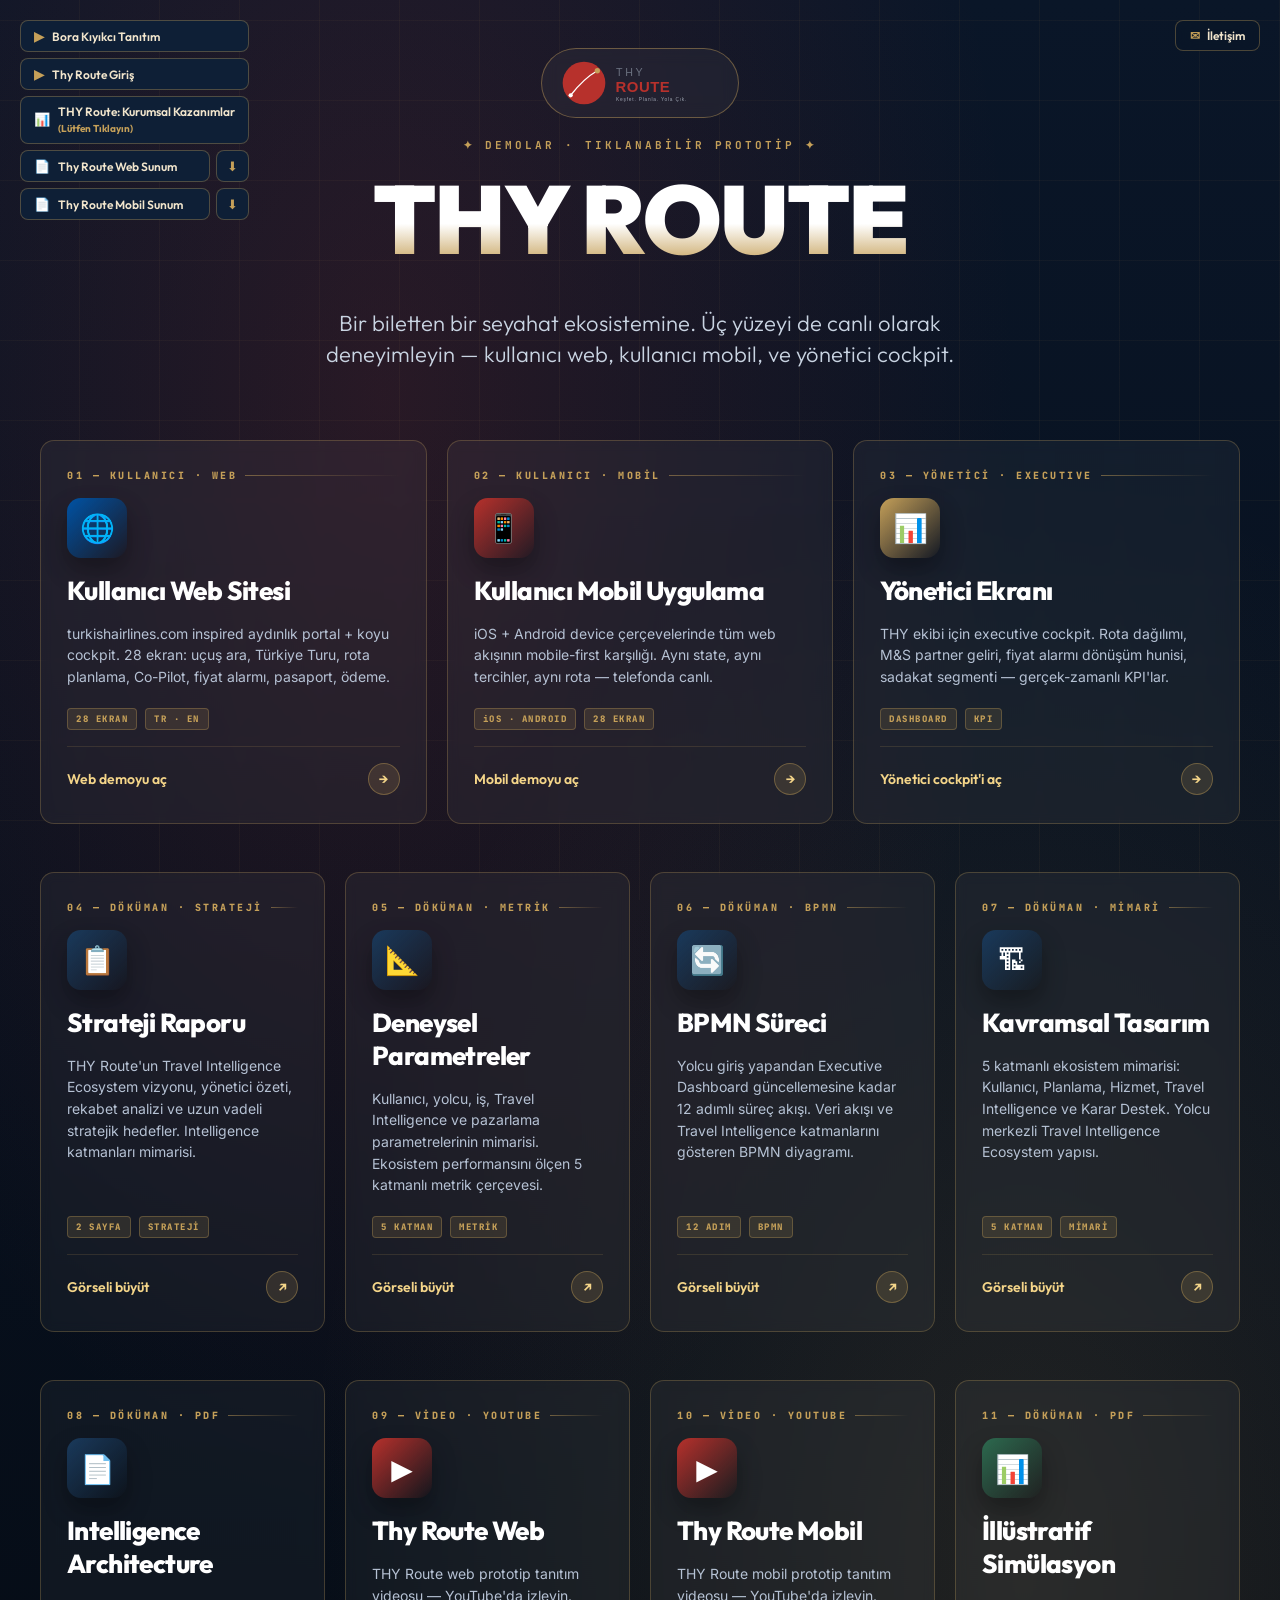
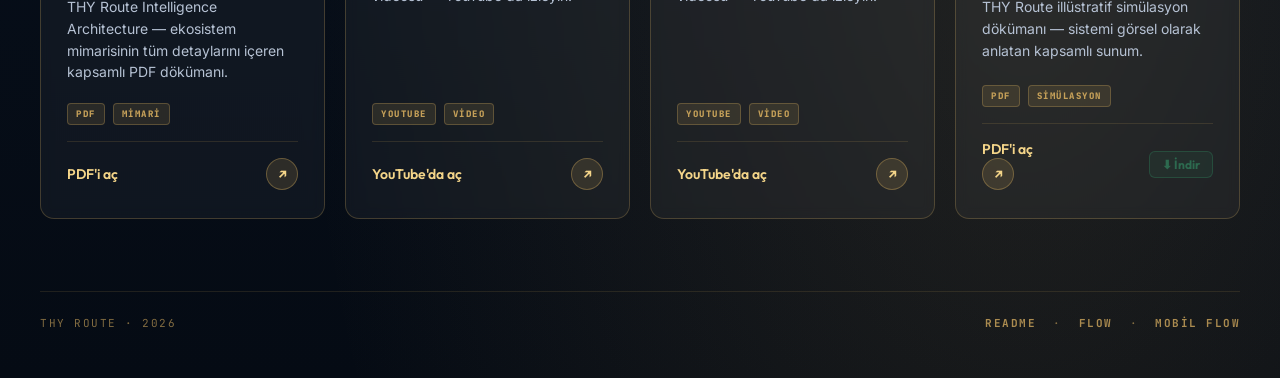
==== commit 4d8bf932: "fix: create left panel via JS to ensure position:fixed works regardless of parent CSS" ====
--- a/index.html
+++ b/index.html
@@ -653,46 +653,30 @@
       </span>
     </footer>
   </div>
-  <!-- Sol panel — body sonunda, backdrop-filter YOK -->
-  <div id="left-panel" style="position:fixed;top:20px;left:20px;z-index:9999;display:flex;flex-direction:column;gap:6px;">
-    <a href="https://youtu.be/ZsLThYHK8AU" target="_blank"
-       style="display:flex;align-items:center;gap:8px;padding:7px 13px;border-radius:8px;background:#0e1f36;border:1px solid rgba(197,160,89,0.35);color:#F1E5CC;text-decoration:none;font-family:'Outfit',sans-serif;font-size:12px;font-weight:600;"
-       onmouseover="this.style.background='#1a3254';this.style.borderColor='rgba(197,160,89,0.7)'"
-       onmouseout="this.style.background='#0e1f36';this.style.borderColor='rgba(197,160,89,0.35)'">
-      <span style="color:#C5A059;">▶</span> Bora Kıyıkcı Tanıtım
-    </a>
-    <a href="https://youtu.be/PPR7k1wTdmA" target="_blank"
-       style="display:flex;align-items:center;gap:8px;padding:7px 13px;border-radius:8px;background:#0e1f36;border:1px solid rgba(197,160,89,0.35);color:#F1E5CC;text-decoration:none;font-family:'Outfit',sans-serif;font-size:12px;font-weight:600;"
-       onmouseover="this.style.background='#1a3254';this.style.borderColor='rgba(197,160,89,0.7)'"
-       onmouseout="this.style.background='#0e1f36';this.style.borderColor='rgba(197,160,89,0.35)'">
-      <span style="color:#C5A059;">▶</span> Thy Route Giriş
-    </a>
-    <button onclick="document.getElementById('infographic-modal').style.display='flex'"
-       style="display:flex;align-items:center;gap:8px;padding:7px 13px;border-radius:8px;background:#0e1f36;border:1px solid rgba(197,160,89,0.55);color:#F1E5CC;font-family:'Outfit',sans-serif;font-size:12px;font-weight:600;cursor:pointer;text-align:left;line-height:1.35;"
-       onmouseover="this.style.background='#1a3254';this.style.borderColor='rgba(197,160,89,0.8)'"
-       onmouseout="this.style.background='#0e1f36';this.style.borderColor='rgba(197,160,89,0.55)'">
-      <span style="color:#C5A059;">📊</span>
-      <span>THY Route: Kurumsal Kazanımlar<br><span style="font-size:10px;color:#C5A059;font-weight:700;">(Lütfen Tıklayın)</span></span>
-    </button>
-    <div style="display:flex;gap:6px;">
-      <button onclick="window.open('c-thyroute/assets/THY_Route_web%20sunum.pdf','_blank')"
-         style="flex:1;display:flex;align-items:center;gap:8px;padding:7px 13px;border-radius:8px;background:#0e1f36;border:1px solid rgba(197,160,89,0.35);color:#F1E5CC;font-family:'Outfit',sans-serif;font-size:12px;font-weight:600;cursor:pointer;"
-         onmouseover="this.style.background='#1a3254'" onmouseout="this.style.background='#0e1f36'">
-        <span style="color:#C5A059;">📄</span> Thy Route Web Sunum
-      </button>
-      <a href="c-thyroute/assets/THY_Route_web%20sunum.pdf" download="THY_Route_web sunum.pdf"
-         style="display:flex;align-items:center;justify-content:center;padding:7px 10px;border-radius:8px;background:#0e1f36;border:1px solid rgba(197,160,89,0.35);color:#C5A059;text-decoration:none;font-size:13px;">⬇</a>
-    </div>
-    <div style="display:flex;gap:6px;">
-      <button onclick="window.open('c-thyroute/assets/THY_Route_Mobil%20sunum.pdf','_blank')"
-         style="flex:1;display:flex;align-items:center;gap:8px;padding:7px 13px;border-radius:8px;background:#0e1f36;border:1px solid rgba(197,160,89,0.35);color:#F1E5CC;font-family:'Outfit',sans-serif;font-size:12px;font-weight:600;cursor:pointer;"
-         onmouseover="this.style.background='#1a3254'" onmouseout="this.style.background='#0e1f36'">
-        <span style="color:#C5A059;">📄</span> Thy Route Mobil Sunum
-      </button>
-      <a href="c-thyroute/assets/THY_Route_Mobil%20sunum.pdf" download="THY_Route_Mobil sunum.pdf"
-         style="display:flex;align-items:center;justify-content:center;padding:7px 10px;border-radius:8px;background:#0e1f36;border:1px solid rgba(197,160,89,0.35);color:#C5A059;text-decoration:none;font-size:13px;">⬇</a>
-    </div>
-  </div>
+  <script>
+  // Sol panel — JS ile scroll'a karşı sabitleniyor
+  (function(){
+    var html = '<a href="https://youtu.be/ZsLThYHK8AU" target="_blank" class="lp-item"><span class="lp-icon">▶</span> Bora Kıyıkcı Tanıtım</a>'
+      + '<a href="https://youtu.be/PPR7k1wTdmA" target="_blank" class="lp-item"><span class="lp-icon">▶</span> Thy Route Giriş</a>'
+      + '<button onclick="document.getElementById(\'infographic-modal\').style.display=\'flex\'" class="lp-item" style="text-align:left;line-height:1.35;cursor:pointer;"><span class="lp-icon">📊</span><span>THY Route: Kurumsal Kazanımlar<br><span style="font-size:10px;color:#C5A059;font-weight:700;">(Lütfen Tıklayın)</span></span></button>'
+      + '<div style="display:flex;gap:6px;"><button onclick="window.open(\'c-thyroute/assets/THY_Route_web%20sunum.pdf\',\'_blank\')" class="lp-item" style="flex:1;cursor:pointer;"><span class="lp-icon">📄</span> Thy Route Web Sunum</button><a href="c-thyroute/assets/THY_Route_web%20sunum.pdf" download class="lp-dl">⬇</a></div>'
+      + '<div style="display:flex;gap:6px;"><button onclick="window.open(\'c-thyroute/assets/THY_Route_Mobil%20sunum.pdf\',\'_blank\')" class="lp-item" style="flex:1;cursor:pointer;"><span class="lp-icon">📄</span> Thy Route Mobil Sunum</button><a href="c-thyroute/assets/THY_Route_Mobil%20sunum.pdf" download class="lp-dl">⬇</a></div>';
+
+    var d = document.createElement('div');
+    d.id = 'left-panel';
+    d.innerHTML = html;
+    document.body.appendChild(d);
+
+    var s = document.createElement('style');
+    s.textContent = '#left-panel{position:fixed!important;top:20px!important;left:20px!important;z-index:99999!important;display:flex;flex-direction:column;gap:6px;transform:none!important;}'
+      + '.lp-item{display:flex;align-items:center;gap:8px;padding:7px 13px;border-radius:8px;background:#0e1f36;border:1px solid rgba(197,160,89,0.35);color:#F1E5CC;text-decoration:none;font-family:"Outfit",sans-serif;font-size:12px;font-weight:600;}'
+      + '.lp-item:hover{background:#1a3254;border-color:rgba(197,160,89,0.7);}'
+      + '.lp-icon{color:#C5A059;font-size:13px;}'
+      + '.lp-dl{display:flex;align-items:center;justify-content:center;padding:7px 10px;border-radius:8px;background:#0e1f36;border:1px solid rgba(197,160,89,0.35);color:#C5A059;text-decoration:none;font-size:13px;}'
+      + '.lp-dl:hover{background:#1a3254;}';
+    document.head.appendChild(s);
+  })();
+  </script>
 
 </body>
 </html>
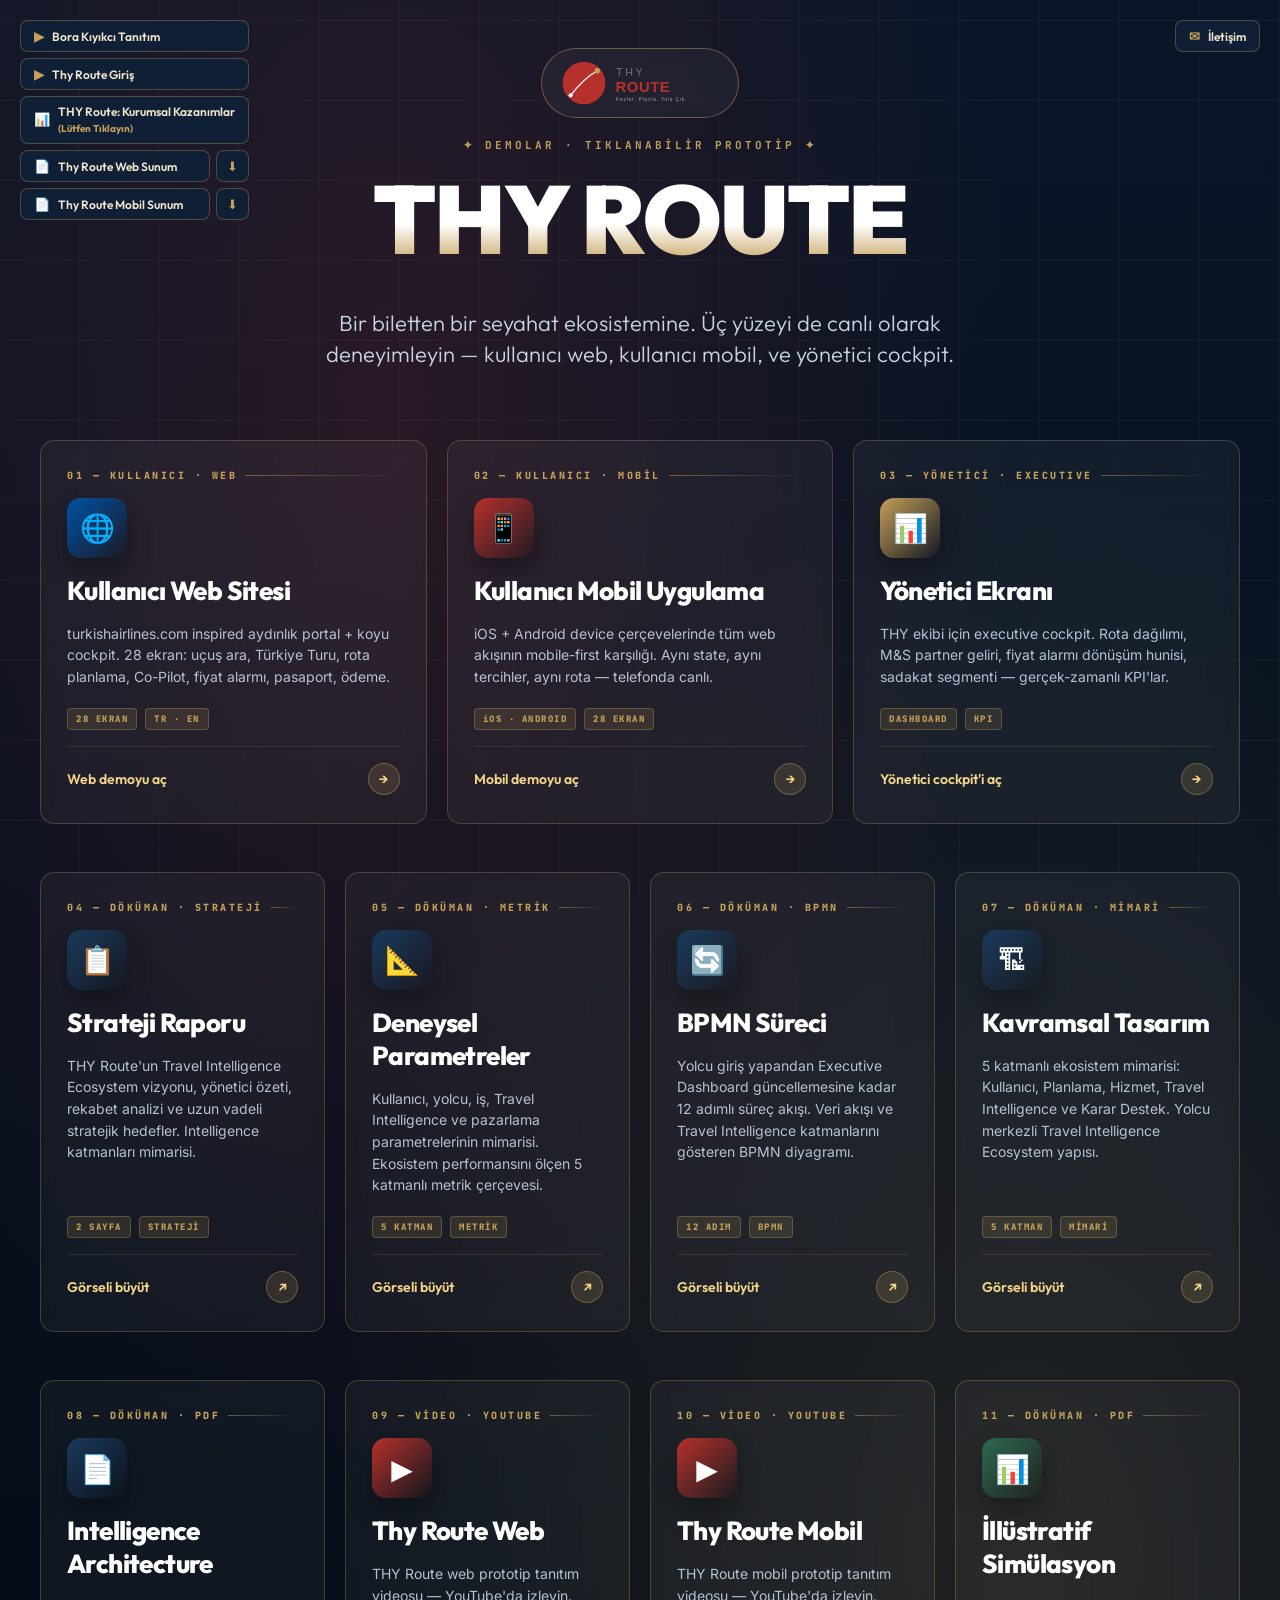
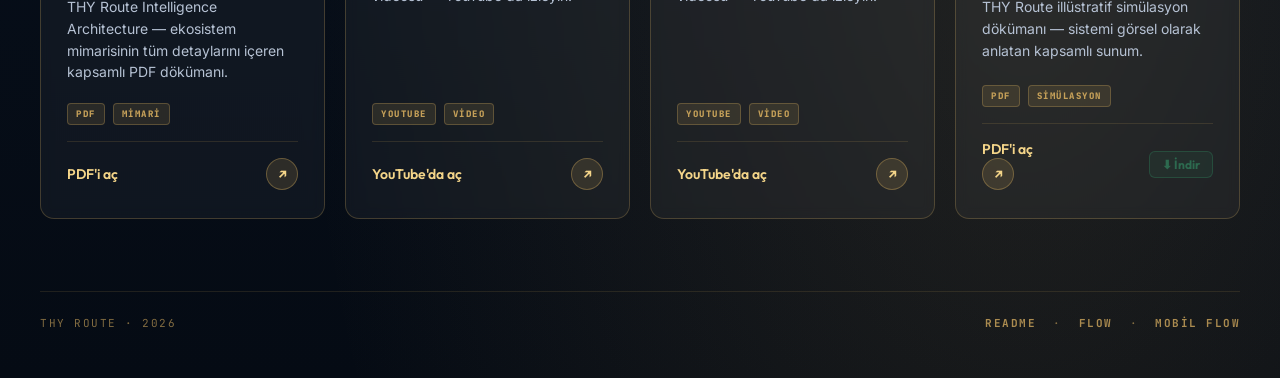
==== commit 31c7e11d: "fix: use JS scroll-based positioning for both panels, hide on lightbox/modal" ====
--- a/index.html
+++ b/index.html
@@ -278,41 +278,7 @@
 </head>
 <body>
 
-  <!-- Sağ üst köşe iletişim butonu -->
-  <div style="position: fixed; top: 20px; right: 20px; z-index: 9999;">
-    <button onclick="var p=document.getElementById('contact-popup');p.style.display=p.style.display==='block'?'none':'block'" style="
-      display: flex; align-items: center; gap: 7px;
-      padding: 7px 14px; border-radius: 8px; border: 1px solid rgba(197,160,89,0.35);
-      background: rgba(10,22,40,0.82); backdrop-filter: blur(10px);
-      color: #F1E5CC; font-family: 'Outfit', sans-serif; font-size: 12px; font-weight: 600;
-      cursor: pointer; transition: background .18s, border-color .18s;
-    " onmouseover="this.style.background='rgba(197,160,89,0.18)';this.style.borderColor='rgba(197,160,89,0.7)'"
-       onmouseout="this.style.background='rgba(10,22,40,0.82)';this.style.borderColor='rgba(197,160,89,0.35)'">
-      <span style="color:#C5A059;">✉</span> İletişim
-    </button>
-    <div id="contact-popup" style="
-      display: none; position: absolute; top: calc(100% + 8px); right: 0;
-      background: rgba(10,22,40,0.96); backdrop-filter: blur(16px);
-      border: 1px solid rgba(197,160,89,0.4); border-radius: 10px;
-      padding: 14px 18px; min-width: 210px;
-      box-shadow: 0 12px 32px rgba(0,0,0,0.5);
-    ">
-      <div style="font-family:'Outfit',sans-serif; font-size:11px; font-weight:700; letter-spacing:1.4px; color:#C5A059; margin-bottom:10px;">İLETİŞİM</div>
-      <a href="tel:05343659838" style="
-        display:flex; align-items:center; gap:9px; text-decoration:none;
-        color:#F1E5CC; font-size:13px; font-weight:600; padding:6px 0;
-        border-bottom: 1px solid rgba(197,160,89,0.15);
-      ">
-        <span style="color:#C5A059; font-size:14px;">📞</span> 0534 365 98 38
-      </a>
-      <a href="mailto:bkiyikci@gmail.com" style="
-        display:flex; align-items:center; gap:9px; text-decoration:none;
-        color:#F1E5CC; font-size:13px; font-weight:600; padding:6px 0;
-      ">
-        <span style="color:#C5A059; font-size:14px;">✉</span> bkiyikci@gmail.com
-      </a>
-    </div>
-  </div>
+  <!-- İletişim butonu JS ile oluşturuluyor (floating-right) -->
 
 
   <!-- İnfografik Modal -->
@@ -654,27 +620,100 @@
     </footer>
   </div>
   <script>
-  // Sol panel — JS ile scroll'a karşı sabitleniyor
   (function(){
-    var html = '<a href="https://youtu.be/ZsLThYHK8AU" target="_blank" class="lp-item"><span class="lp-icon">▶</span> Bora Kıyıkcı Tanıtım</a>'
+    // Style
+    var s = document.createElement('style');
+    s.textContent = [
+      '#floating-left,#floating-right{position:absolute;z-index:99999;pointer-events:auto;}',
+      '#floating-left{display:flex;flex-direction:column;gap:6px;}',
+      '.lp-item{display:flex;align-items:center;gap:8px;padding:7px 13px;border-radius:8px;background:#0e1f36;border:1px solid rgba(197,160,89,0.35);color:#F1E5CC;text-decoration:none;font-family:"Outfit",sans-serif;font-size:12px;font-weight:600;}',
+      '.lp-item:hover{background:#1a3254;border-color:rgba(197,160,89,0.7);}',
+      '.lp-icon{color:#C5A059;font-size:13px;}',
+      '.lp-dl{display:flex;align-items:center;justify-content:center;padding:7px 10px;border-radius:8px;background:#0e1f36;border:1px solid rgba(197,160,89,0.35);color:#C5A059;text-decoration:none;font-size:13px;}',
+      '.lp-dl:hover{background:#1a3254;}'
+    ].join('');
+    document.head.appendChild(s);
+
+    // Sağ panel (İletişim)
+    var right = document.createElement('div');
+    right.id = 'floating-right';
+    right.innerHTML = '<button onclick="var p=document.getElementById(\'cp\');p.style.display=p.style.display===\'block\'?\'none\':\'block\'" class="lp-item" style="cursor:pointer;"><span class="lp-icon">✉</span> İletişim</button>'
+      + '<div id="cp" style="display:none;margin-top:6px;background:#0e1f36;border:1px solid rgba(197,160,89,0.4);border-radius:10px;padding:14px 18px;min-width:210px;box-shadow:0 12px 32px rgba(0,0,0,0.5);">'
+      + '<div style="font-family:Outfit,sans-serif;font-size:11px;font-weight:700;letter-spacing:1.4px;color:#C5A059;margin-bottom:10px;">İLETİŞİM</div>'
+      + '<a href="tel:05343659838" style="display:flex;align-items:center;gap:9px;text-decoration:none;color:#F1E5CC;font-size:13px;font-weight:600;padding:6px 0;border-bottom:1px solid rgba(197,160,89,0.15);"><span style="color:#C5A059;font-size:14px;">📞</span> 0534 365 98 38</a>'
+      + '<a href="mailto:bkiyikci@gmail.com" style="display:flex;align-items:center;gap:9px;text-decoration:none;color:#F1E5CC;font-size:13px;font-weight:600;padding:6px 0;"><span style="color:#C5A059;font-size:14px;">✉</span> bkiyikci@gmail.com</a>'
+      + '</div>';
+    document.body.appendChild(right);
+
+    // Sol panel
+    var left = document.createElement('div');
+    left.id = 'floating-left';
+    left.innerHTML = '<a href="https://youtu.be/ZsLThYHK8AU" target="_blank" class="lp-item"><span class="lp-icon">▶</span> Bora Kıyıkcı Tanıtım</a>'
       + '<a href="https://youtu.be/PPR7k1wTdmA" target="_blank" class="lp-item"><span class="lp-icon">▶</span> Thy Route Giriş</a>'
       + '<button onclick="document.getElementById(\'infographic-modal\').style.display=\'flex\'" class="lp-item" style="text-align:left;line-height:1.35;cursor:pointer;"><span class="lp-icon">📊</span><span>THY Route: Kurumsal Kazanımlar<br><span style="font-size:10px;color:#C5A059;font-weight:700;">(Lütfen Tıklayın)</span></span></button>'
       + '<div style="display:flex;gap:6px;"><button onclick="window.open(\'c-thyroute/assets/THY_Route_web%20sunum.pdf\',\'_blank\')" class="lp-item" style="flex:1;cursor:pointer;"><span class="lp-icon">📄</span> Thy Route Web Sunum</button><a href="c-thyroute/assets/THY_Route_web%20sunum.pdf" download class="lp-dl">⬇</a></div>'
       + '<div style="display:flex;gap:6px;"><button onclick="window.open(\'c-thyroute/assets/THY_Route_Mobil%20sunum.pdf\',\'_blank\')" class="lp-item" style="flex:1;cursor:pointer;"><span class="lp-icon">📄</span> Thy Route Mobil Sunum</button><a href="c-thyroute/assets/THY_Route_Mobil%20sunum.pdf" download class="lp-dl">⬇</a></div>';
-
-    var d = document.createElement('div');
-    d.id = 'left-panel';
-    d.innerHTML = html;
-    document.body.appendChild(d);
-
-    var s = document.createElement('style');
-    s.textContent = '#left-panel{position:fixed!important;top:20px!important;left:20px!important;z-index:99999!important;display:flex;flex-direction:column;gap:6px;transform:none!important;}'
-      + '.lp-item{display:flex;align-items:center;gap:8px;padding:7px 13px;border-radius:8px;background:#0e1f36;border:1px solid rgba(197,160,89,0.35);color:#F1E5CC;text-decoration:none;font-family:"Outfit",sans-serif;font-size:12px;font-weight:600;}'
-      + '.lp-item:hover{background:#1a3254;border-color:rgba(197,160,89,0.7);}'
-      + '.lp-icon{color:#C5A059;font-size:13px;}'
-      + '.lp-dl{display:flex;align-items:center;justify-content:center;padding:7px 10px;border-radius:8px;background:#0e1f36;border:1px solid rgba(197,160,89,0.35);color:#C5A059;text-decoration:none;font-size:13px;}'
-      + '.lp-dl:hover{background:#1a3254;}';
-    document.head.appendChild(s);
+    document.body.appendChild(left);
+
+    // Scroll ile sabitle (position:fixed yerine)
+    function pin() {
+      var st = window.pageYOffset || document.documentElement.scrollTop;
+      left.style.top = (st + 20) + 'px';
+      left.style.left = '20px';
+      right.style.top = (st + 20) + 'px';
+      right.style.right = '20px';
+      right.style.left = 'auto';
+    }
+    window.addEventListener('scroll', pin, {passive:true});
+    window.addEventListener('resize', pin);
+    pin();
+
+    // Lightbox / modal açıkken panelleri gizle
+    var origOpen = window.openLightbox;
+    window.openLightbox = function(src, title) {
+      left.style.display = 'none';
+      document.getElementById('floating-right').style.display = 'none';
+      origOpen(src, title);
+    };
+    var origClose = window.closeLightbox;
+    window.closeLightbox = function(e) {
+      origClose(e);
+      if (document.getElementById('lightbox').style.display === 'none' || document.getElementById('lightbox').style.display === '') {
+        left.style.display = 'flex';
+        document.getElementById('floating-right').style.display = '';
+      }
+    };
+
+    // İnfografik modal gizle/göster
+    var infoModal = document.getElementById('infographic-modal');
+    var origInfoClick = infoModal.getAttribute('onclick');
+    infoModal.setAttribute('onclick', '');
+    infoModal.addEventListener('click', function(e) {
+      if (e.target === infoModal) {
+        infoModal.style.display = 'none';
+        left.style.display = 'flex';
+        document.getElementById('floating-right').style.display = '';
+      }
+    });
+    // İnfografik açılınca panelleri gizle
+    var infoBtn = left.querySelector('button');
+    var origInfoBtnClick = infoBtn.onclick;
+    infoBtn.onclick = function() {
+      infoModal.style.display = 'flex';
+      left.style.display = 'none';
+      document.getElementById('floating-right').style.display = 'none';
+    };
+
+    // ESC ile lightbox/modal kapanınca paneller geri gelsin
+    document.addEventListener('keydown', function(e) {
+      if (e.key === 'Escape') {
+        document.getElementById('lightbox').style.display = 'none';
+        document.body.style.overflow = '';
+        infoModal.style.display = 'none';
+        left.style.display = 'flex';
+        document.getElementById('floating-right').style.display = '';
+      }
+    });
   })();
   </script>
 
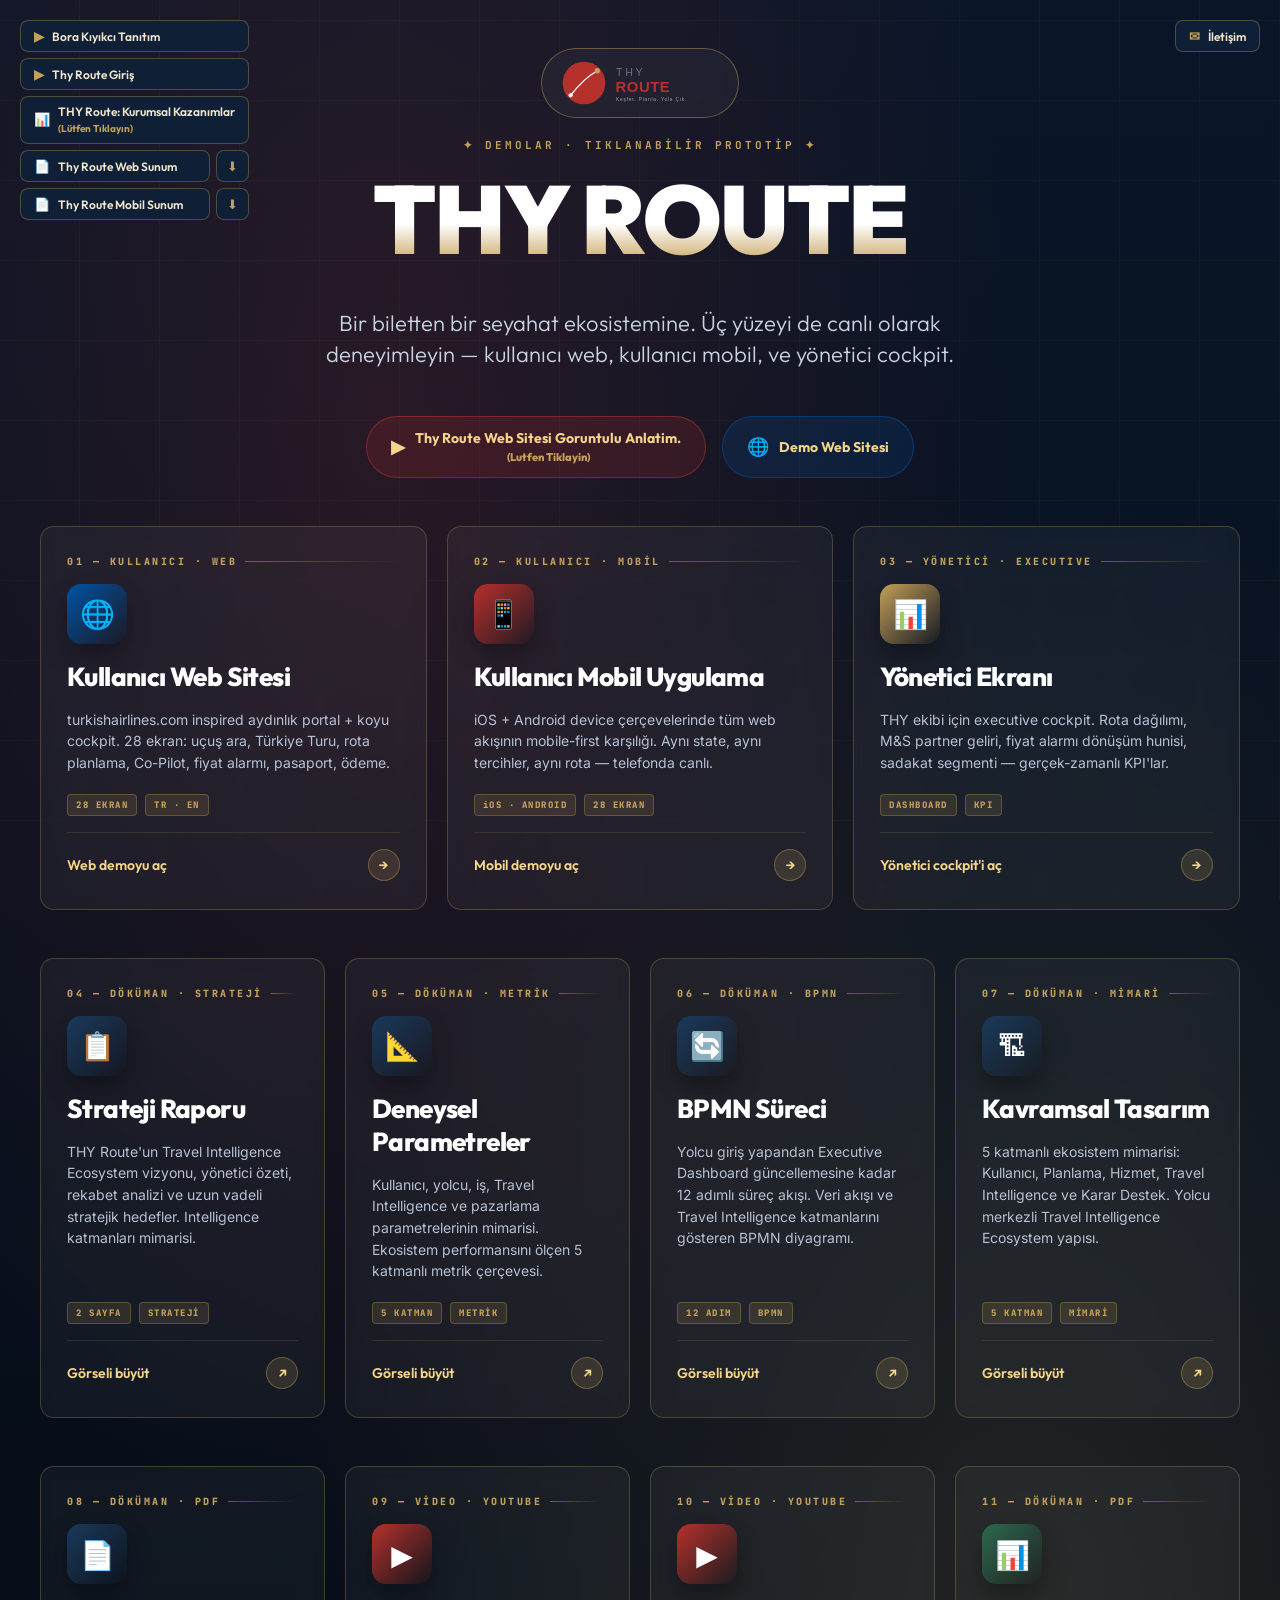
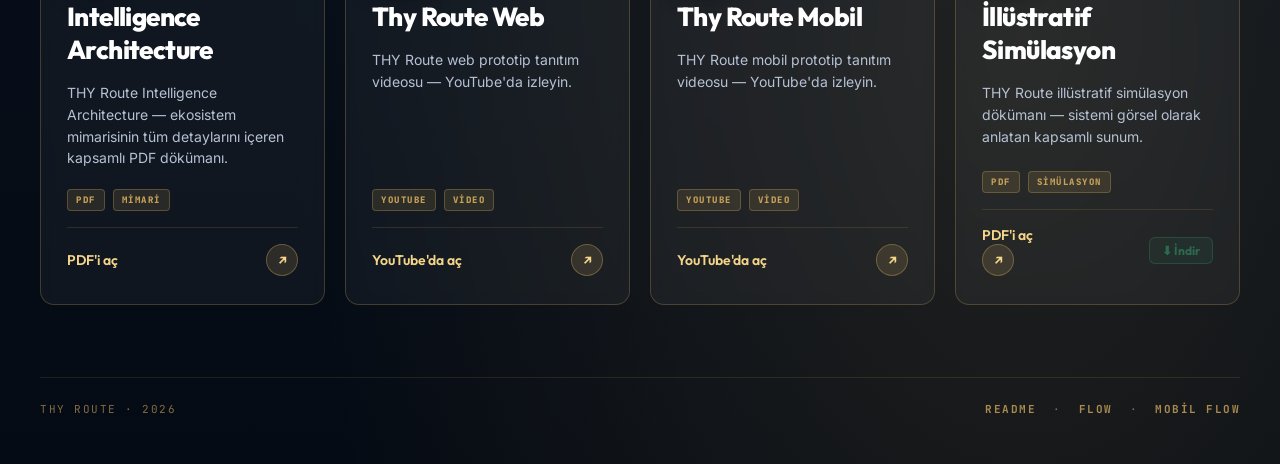
==== commit 74cc5a42: "feat: hero bolumune YouTube goruntulu anlatim + Demo Web Sitesi linkleri eklendi - index.html: THY R" ====
--- a/index.html
+++ b/index.html
@@ -374,6 +374,28 @@
         Bir biletten bir seyahat ekosistemine.
         Üç yüzeyi de canlı olarak deneyimleyin — kullanıcı web, kullanıcı mobil, ve yönetici cockpit.
       </p>
+      <div style="display:flex; gap:16px; flex-wrap:wrap; justify-content:center; margin-top:4px;">
+        <a href="https://youtu.be/vyXvWY4s1sw" target="_blank" style="
+          display:inline-flex; align-items:center; gap:10px;
+          padding:12px 24px; border-radius:999px;
+          background:rgba(183,49,44,0.18); border:1.5px solid rgba(183,49,44,0.55);
+          color:#F4D589; font-family:'Outfit',sans-serif; font-size:14px; font-weight:700;
+          text-decoration:none; transition:background 250ms, border-color 250ms;
+        " onmouseover="this.style.background='rgba(183,49,44,0.35)';this.style.borderColor='rgba(183,49,44,0.8)'" onmouseout="this.style.background='rgba(183,49,44,0.18)';this.style.borderColor='rgba(183,49,44,0.55)'">
+          <span style="font-size:18px;">&#9654;</span>
+          <span>Thy Route Web Sitesi Goruntulu Anlatim.<br><span style="font-size:11px; color:#C5A059; font-weight:800;">(Lutfen Tiklayin)</span></span>
+        </a>
+        <a href="https://c-thyroute-web.vercel.app/" target="_blank" style="
+          display:inline-flex; align-items:center; gap:10px;
+          padding:12px 24px; border-radius:999px;
+          background:rgba(0,83,165,0.18); border:1.5px solid rgba(0,83,165,0.55);
+          color:#F4D589; font-family:'Outfit',sans-serif; font-size:14px; font-weight:700;
+          text-decoration:none; transition:background 250ms, border-color 250ms;
+        " onmouseover="this.style.background='rgba(0,83,165,0.35)';this.style.borderColor='rgba(0,83,165,0.8)'" onmouseout="this.style.background='rgba(0,83,165,0.18)';this.style.borderColor='rgba(0,83,165,0.55)'">
+          <span style="font-size:18px;">&#127760;</span>
+          Demo Web Sitesi
+        </a>
+      </div>
     </header>
 
     <!-- SATIR 1: Demolar (3 kart, biraz daha büyük) -->
@@ -655,7 +677,7 @@
       + '<div style="display:flex;gap:6px;"><button onclick="window.open(\'c-thyroute/assets/THY_Route_Mobil%20sunum.pdf\',\'_blank\')" class="lp-item" style="flex:1;cursor:pointer;"><span class="lp-icon">📄</span> Thy Route Mobil Sunum</button><a href="c-thyroute/assets/THY_Route_Mobil%20sunum.pdf" download class="lp-dl">⬇</a></div>';
     document.body.appendChild(left);
 
-    // Scroll ile sabitle (position:fixed yerine)
+    // requestAnimationFrame loop — her frame'de viewport'a sabitle
     function pin() {
       var st = window.pageYOffset || document.documentElement.scrollTop;
       left.style.top = (st + 20) + 'px';
@@ -663,10 +685,9 @@
       right.style.top = (st + 20) + 'px';
       right.style.right = '20px';
       right.style.left = 'auto';
-    }
-    window.addEventListener('scroll', pin, {passive:true});
-    window.addEventListener('resize', pin);
-    pin();
+      requestAnimationFrame(pin);
+    }
+    requestAnimationFrame(pin);
 
     // Lightbox / modal açıkken panelleri gizle
     var origOpen = window.openLightbox;
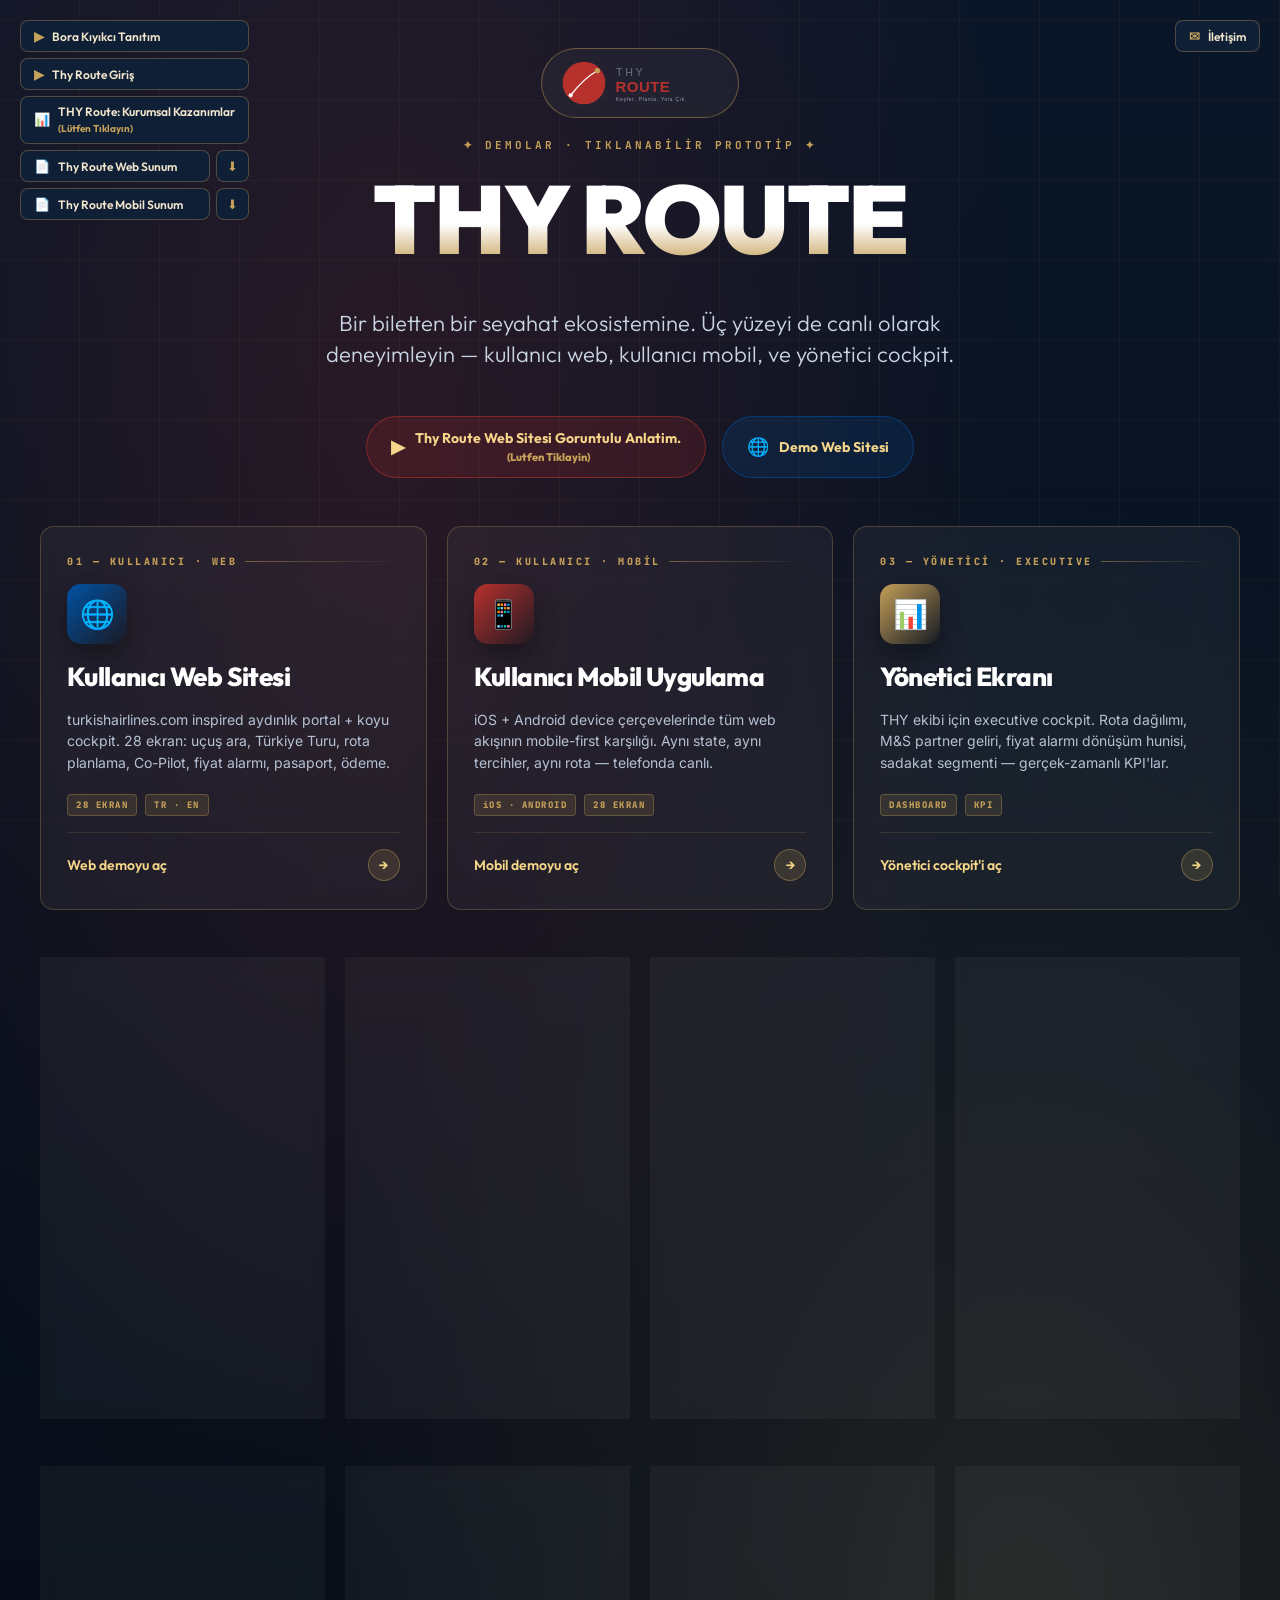
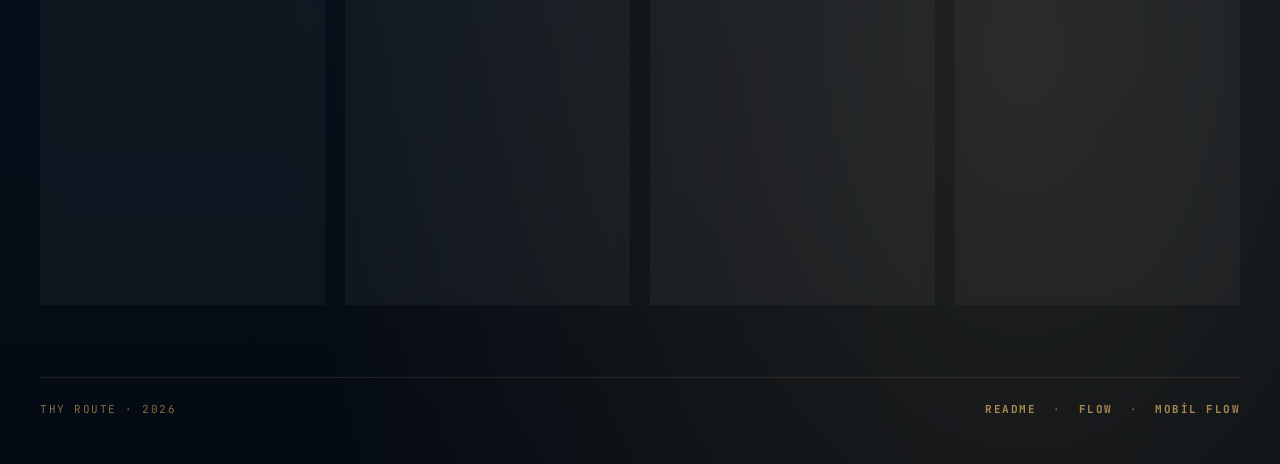
==== commit d1dc51e3: "fix: YouTube goruntulu anlatim linki guncellendi Co-Authored-By: Claude Opus 4.6 <noreply@anthropic." ====
--- a/index.html
+++ b/index.html
@@ -375,7 +375,7 @@
         Üç yüzeyi de canlı olarak deneyimleyin — kullanıcı web, kullanıcı mobil, ve yönetici cockpit.
       </p>
       <div style="display:flex; gap:16px; flex-wrap:wrap; justify-content:center; margin-top:4px;">
-        <a href="https://youtu.be/vyXvWY4s1sw" target="_blank" style="
+        <a href="https://www.youtube.com/watch?v=4Nj5Oezev5o" target="_blank" style="
           display:inline-flex; align-items:center; gap:10px;
           padding:12px 24px; border-radius:999px;
           background:rgba(183,49,44,0.18); border:1.5px solid rgba(183,49,44,0.55);
